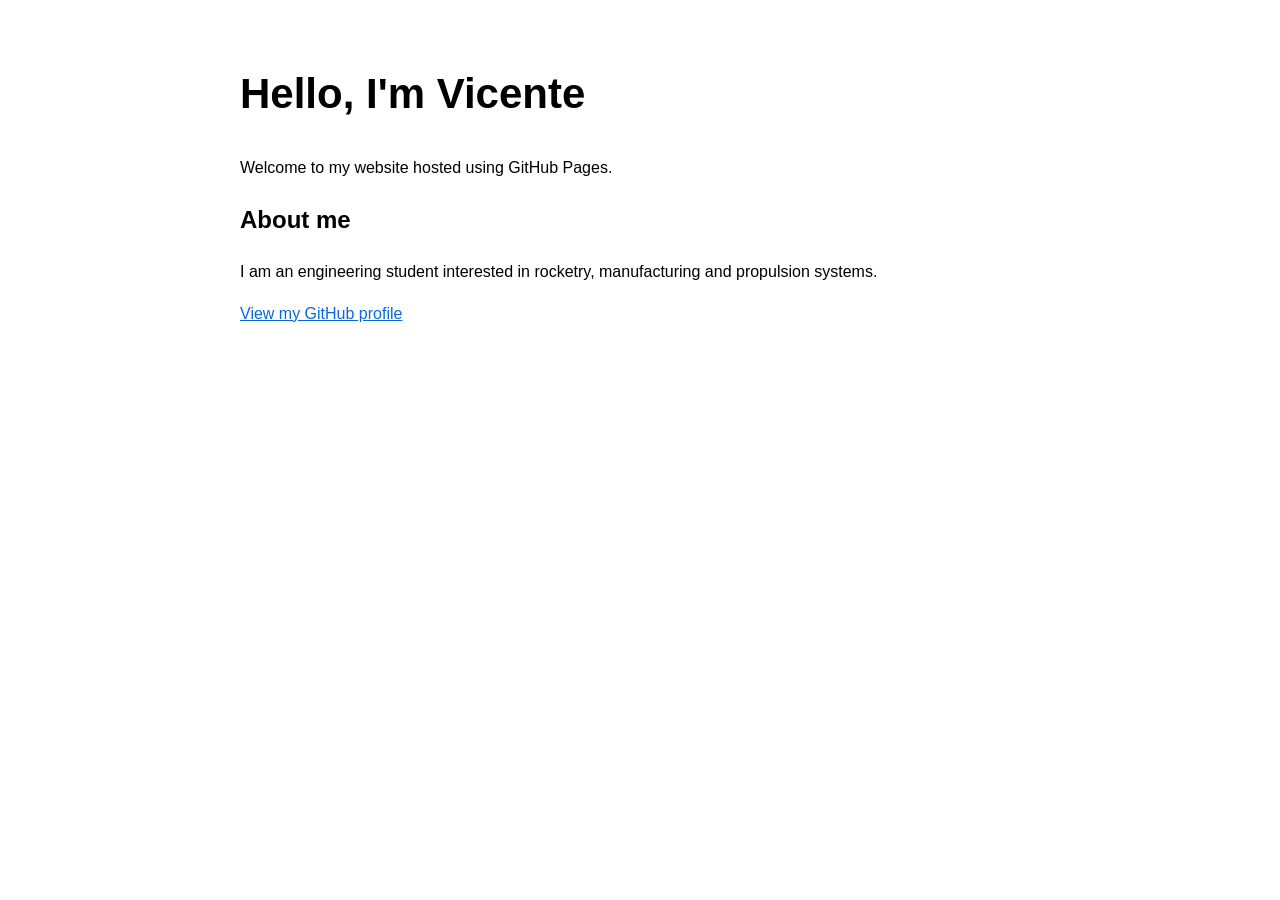
==== index.html @ 4939e577 "Create index.html for Vicente's Website Initial HTML structure for Vicente's personal website." ====
<!DOCTYPE html>
<html lang="en">
<head>
    <meta charset="UTF-8">
    <meta name="viewport" content="width=device-width, initial-scale=1.0">

    <title>Vicente's Website</title>

    <style>
        body {
            max-width: 800px;
            margin: 60px auto;
            padding: 0 20px;
            font-family: Arial, sans-serif;
            line-height: 1.6;
        }

        h1 {
            font-size: 42px;
        }

        a {
            color: #0969da;
        }
    </style>
</head>

<body>
    <h1>Hello, I'm Vicente</h1>

    <p>
        Welcome to my website hosted using GitHub Pages.
    </p>

    <h2>About me</h2>

    <p>
        I am an engineering student interested in rocketry,
        manufacturing and propulsion systems.
    </p>

    <p>
        <a href="https://github.com/Vicente-MM">
            View my GitHub profile
        </a>
    </p>
</body>
</html>
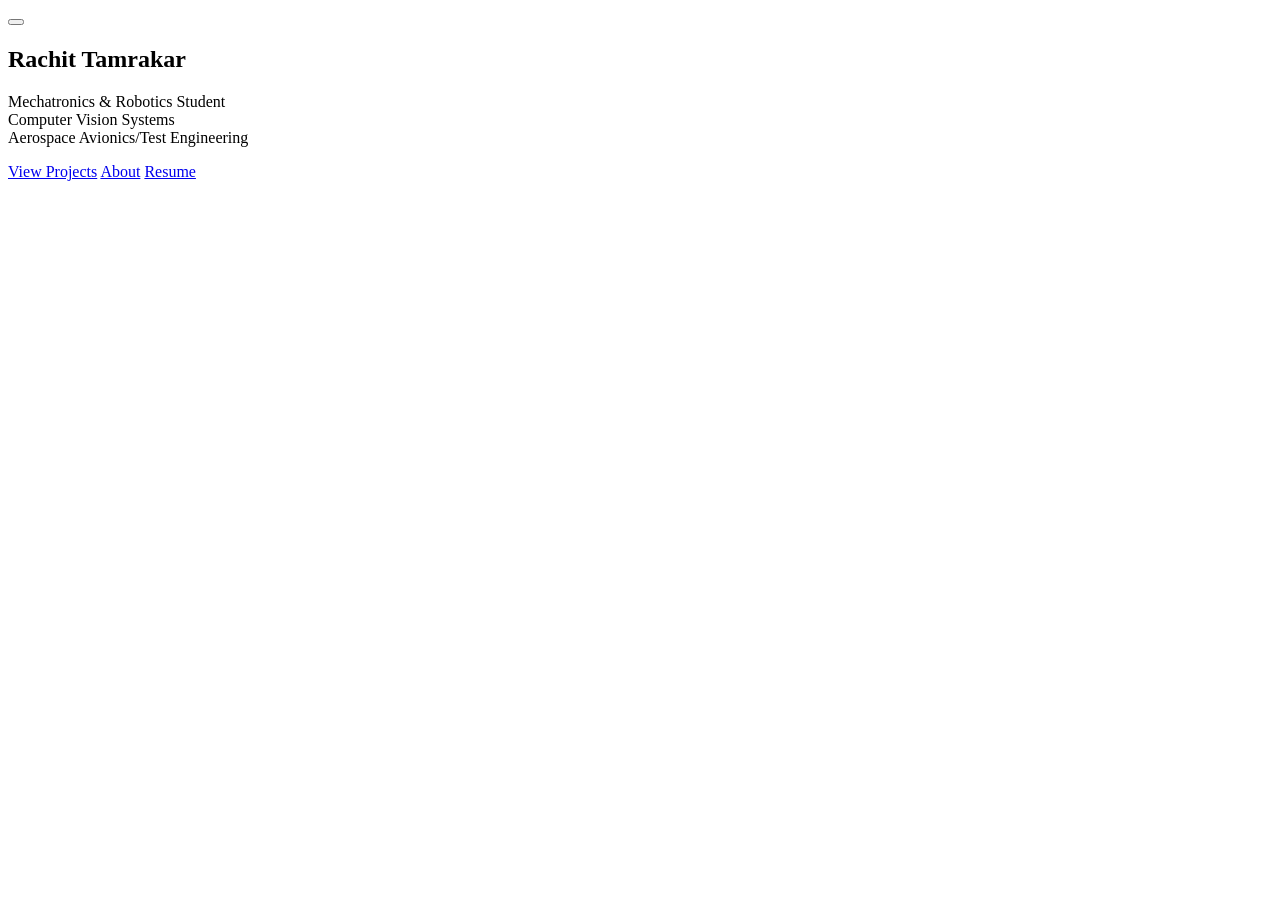
==== commit d6dad06d: "Revise index.html with new title and content Updated the title and added links to favicon, styleshee" ====
--- a/index.html
+++ b/index.html
@@ -3,46 +3,52 @@
 <head>
     <meta charset="UTF-8">
     <meta name="viewport" content="width=device-width, initial-scale=1.0">
+    <title>Vicente Morillo Morales - Mechanical Engineering & Commerce Student</title>
+    <link rel="icon" href="favicon.svg" type="image/svg+xml">
+    <link rel="stylesheet" href="styles.css">
+    <script src="projects-data.js"></script>
+    <script src="render-projects.js"></script>
+    <!-- <script data-goatcounter="https://rachitt.goatcounter.com/count" async src="//gc.zgo.at/count.js"></script> -->
+</head>
+<body class="home">
 
-    <title>Vicente's Website</title>
+    <button class="nav-mobile-toggle" type="button" aria-expanded="false" aria-label="Open navigation">
+        <span class="hamburger"></span>
+    </button>
+    <div class="page-shell">
+        <div data-nav-root></div>
 
-    <style>
-        body {
-            max-width: 800px;
-            margin: 60px auto;
-            padding: 0 20px;
-            font-family: Arial, sans-serif;
-            line-height: 1.6;
-        }
+        <div class="page-content">
+            <main>
+                <!-- Full-Bleed Hero with responsive background image -->
+                <section class="hero-fullbleed">
+                    <div class="hero-overlay"></div>
+                    <!-- Responsive hero image (loads eagerly) -->
+                    <picture aria-hidden="true" class="hero-picture">
+                        <img class="hero-bg" src="images/mk2_hotfire-w800.png" srcset="images/mk2_hotfire-w1600.png 1600w, images/mk2_hotfire-w1024.png 1024w, images/mk2_hotfire-w800.png 800w" sizes="100vw" alt="Solaris Mk II test fire" loading="eager" onerror="this.style.display='none'">
+                    </picture>
+                    <div class="hero-content-center">
+                        <h1>Rachit Tamrakar</h1>
+                        <p class="hero-tagline">Mechatronics &amp; Robotics Student<br>Computer Vision Systems<br>Aerospace Avionics/Test Engineering</p>
+                        <div class="hero-ctas">
+                            <a href="projects.html" class="btn-primary">View Projects</a>
+                            <a href="about.html" class="btn-secondary">About</a>
+                            <a href="resume.html" class="btn-secondary">Resume</a>
+                        </div>
+                    </div>
+                </section>
 
-        h1 {
-            font-size: 42px;
-        }
+                <!-- Featured Projects -->
+                <div id="featured-projects-container">
+                    <!-- Projects rendered by render-projects.js -->
+                </div>
 
-        a {
-            color: #0969da;
-        }
-    </style>
-</head>
+            </main>
 
-<body>
-    <h1>Hello, I'm Vicente</h1>
+            
+        </div>
+    </div>
 
-    <p>
-        Welcome to my website hosted using GitHub Pages.
-    </p>
-
-    <h2>About me</h2>
-
-    <p>
-        I am an engineering student interested in rocketry,
-        manufacturing and propulsion systems.
-    </p>
-
-    <p>
-        <a href="https://github.com/Vicente-MM">
-            View my GitHub profile
-        </a>
-    </p>
+    <script src="site.js"></script>
 </body>
 </html>
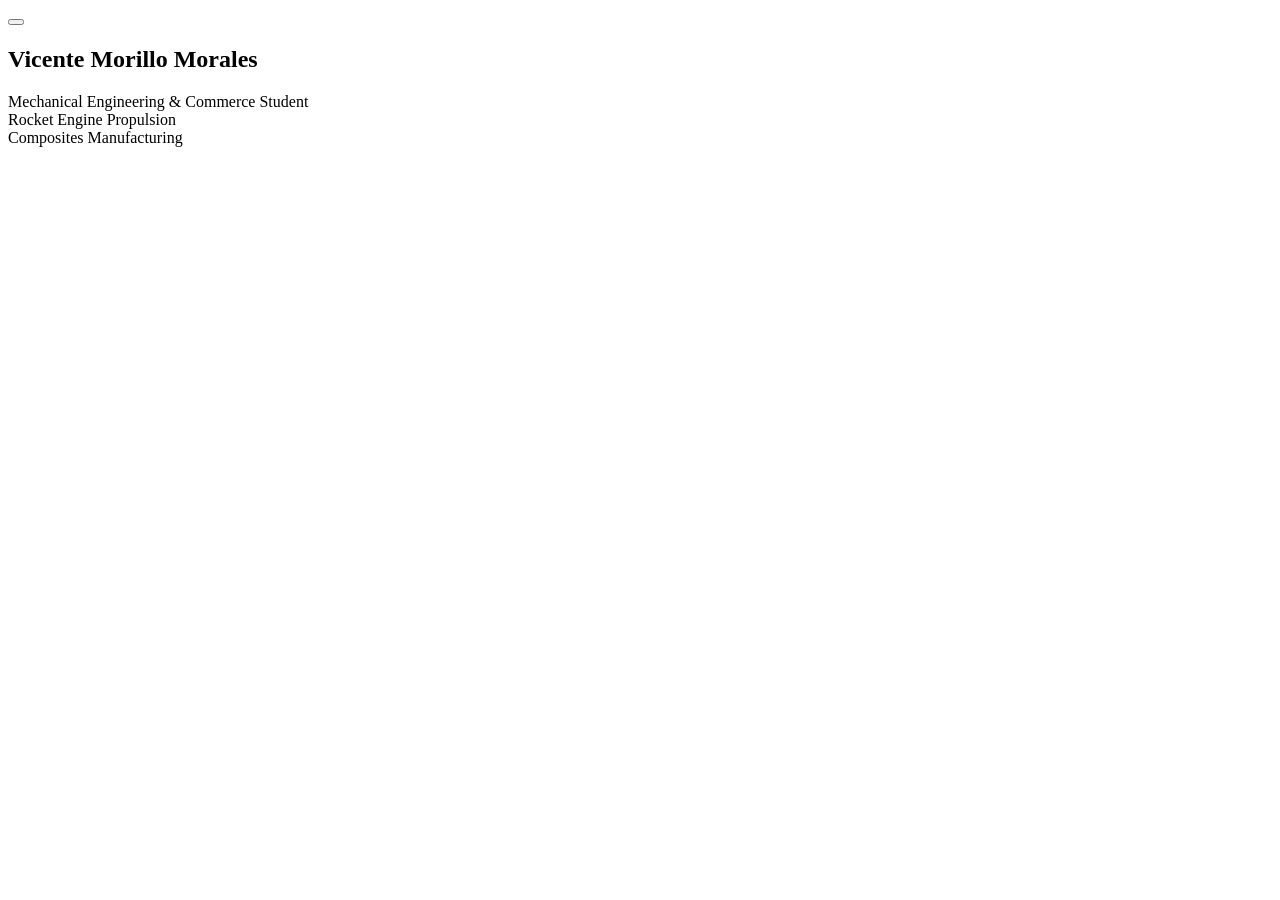
==== commit cc748ff9: "Updated index.html to comment out the links to projects, about, and resume pages, as well as the sty" ====
--- a/index.html
+++ b/index.html
@@ -5,9 +5,9 @@
     <meta name="viewport" content="width=device-width, initial-scale=1.0">
     <title>Vicente Morillo Morales - Mechanical Engineering & Commerce Student</title>
     <link rel="icon" href="favicon.svg" type="image/svg+xml">
-    <link rel="stylesheet" href="styles.css">
-    <script src="projects-data.js"></script>
-    <script src="render-projects.js"></script>
+    <!-- <link rel="stylesheet" href="styles.css"> -->
+    <!-- <script src="projects-data.js"></script> -->
+    <!-- <script src="render-projects.js"></script> -->
     <!-- <script data-goatcounter="https://rachitt.goatcounter.com/count" async src="//gc.zgo.at/count.js"></script> -->
 </head>
 <body class="home">
@@ -25,15 +25,15 @@
                     <div class="hero-overlay"></div>
                     <!-- Responsive hero image (loads eagerly) -->
                     <picture aria-hidden="true" class="hero-picture">
-                        <img class="hero-bg" src="images/mk2_hotfire-w800.png" srcset="images/mk2_hotfire-w1600.png 1600w, images/mk2_hotfire-w1024.png 1024w, images/mk2_hotfire-w800.png 800w" sizes="100vw" alt="Solaris Mk II test fire" loading="eager" onerror="this.style.display='none'">
+                        <img class="hero-bg" src="images/Meridian Launch Edit 1-w800.jpg" srcset="images/Meridian Launch Edit 1-w1600.jpg 1600w, images/Meridian Launch Edit 1-w1024.jpg 1024w, images/Meridian Launch Edit 1-w800.jpg 800w" sizes="100vw" alt="Solaris Mk II test fire" loading="eager" onerror="this.style.display='none'">
                     </picture>
                     <div class="hero-content-center">
-                        <h1>Rachit Tamrakar</h1>
-                        <p class="hero-tagline">Mechatronics &amp; Robotics Student<br>Computer Vision Systems<br>Aerospace Avionics/Test Engineering</p>
+                        <h1>Vicente Morillo Morales</h1>
+                        <p class="hero-tagline">Mechanical Engineering &amp; Commerce Student<br>Rocket Engine Propulsion<br>Composites Manufacturing</p>
                         <div class="hero-ctas">
-                            <a href="projects.html" class="btn-primary">View Projects</a>
-                            <a href="about.html" class="btn-secondary">About</a>
-                            <a href="resume.html" class="btn-secondary">Resume</a>
+                           <!-- <a href="projects.html" class="btn-primary">View Projects</a> -->
+                            <!-- <a href="about.html" class="btn-secondary">About</a> -->
+                            <!-- <a href="resume.html" class="btn-secondary">Resume</a> -->
                         </div>
                     </div>
                 </section>
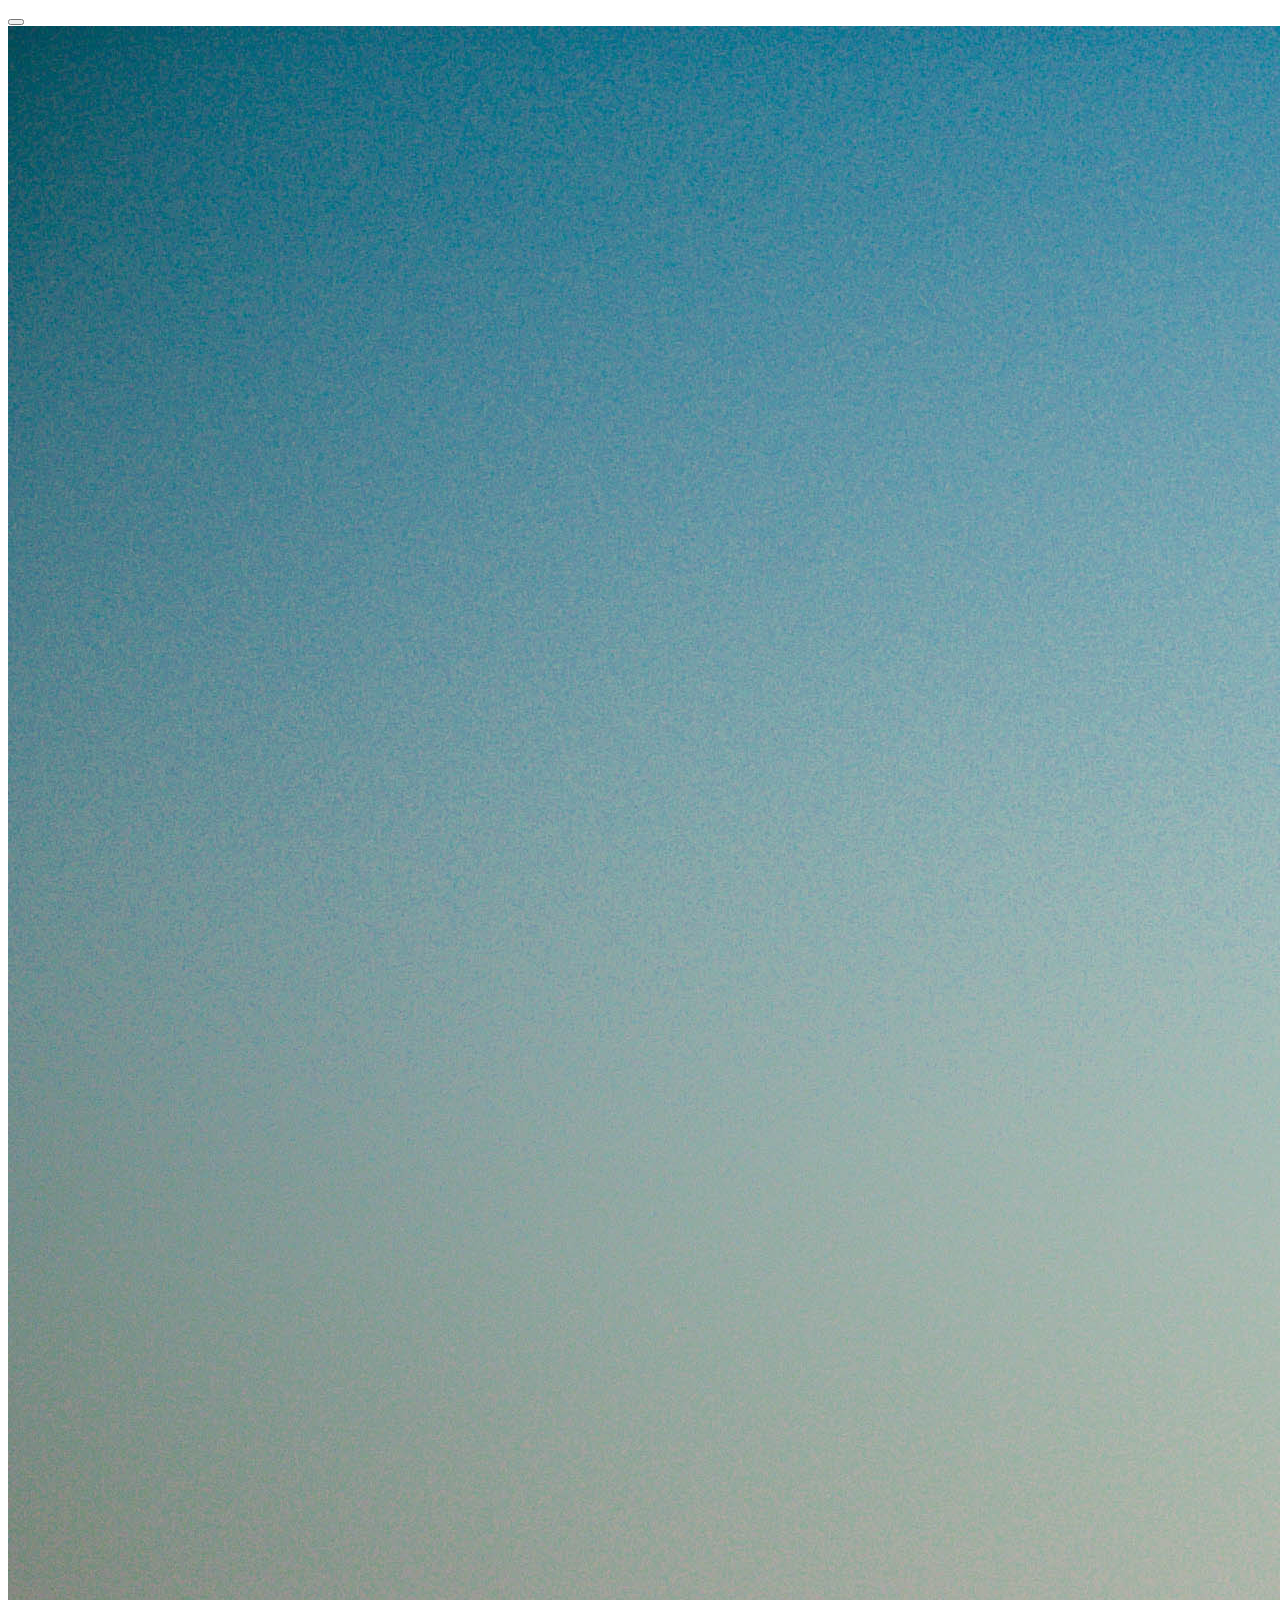
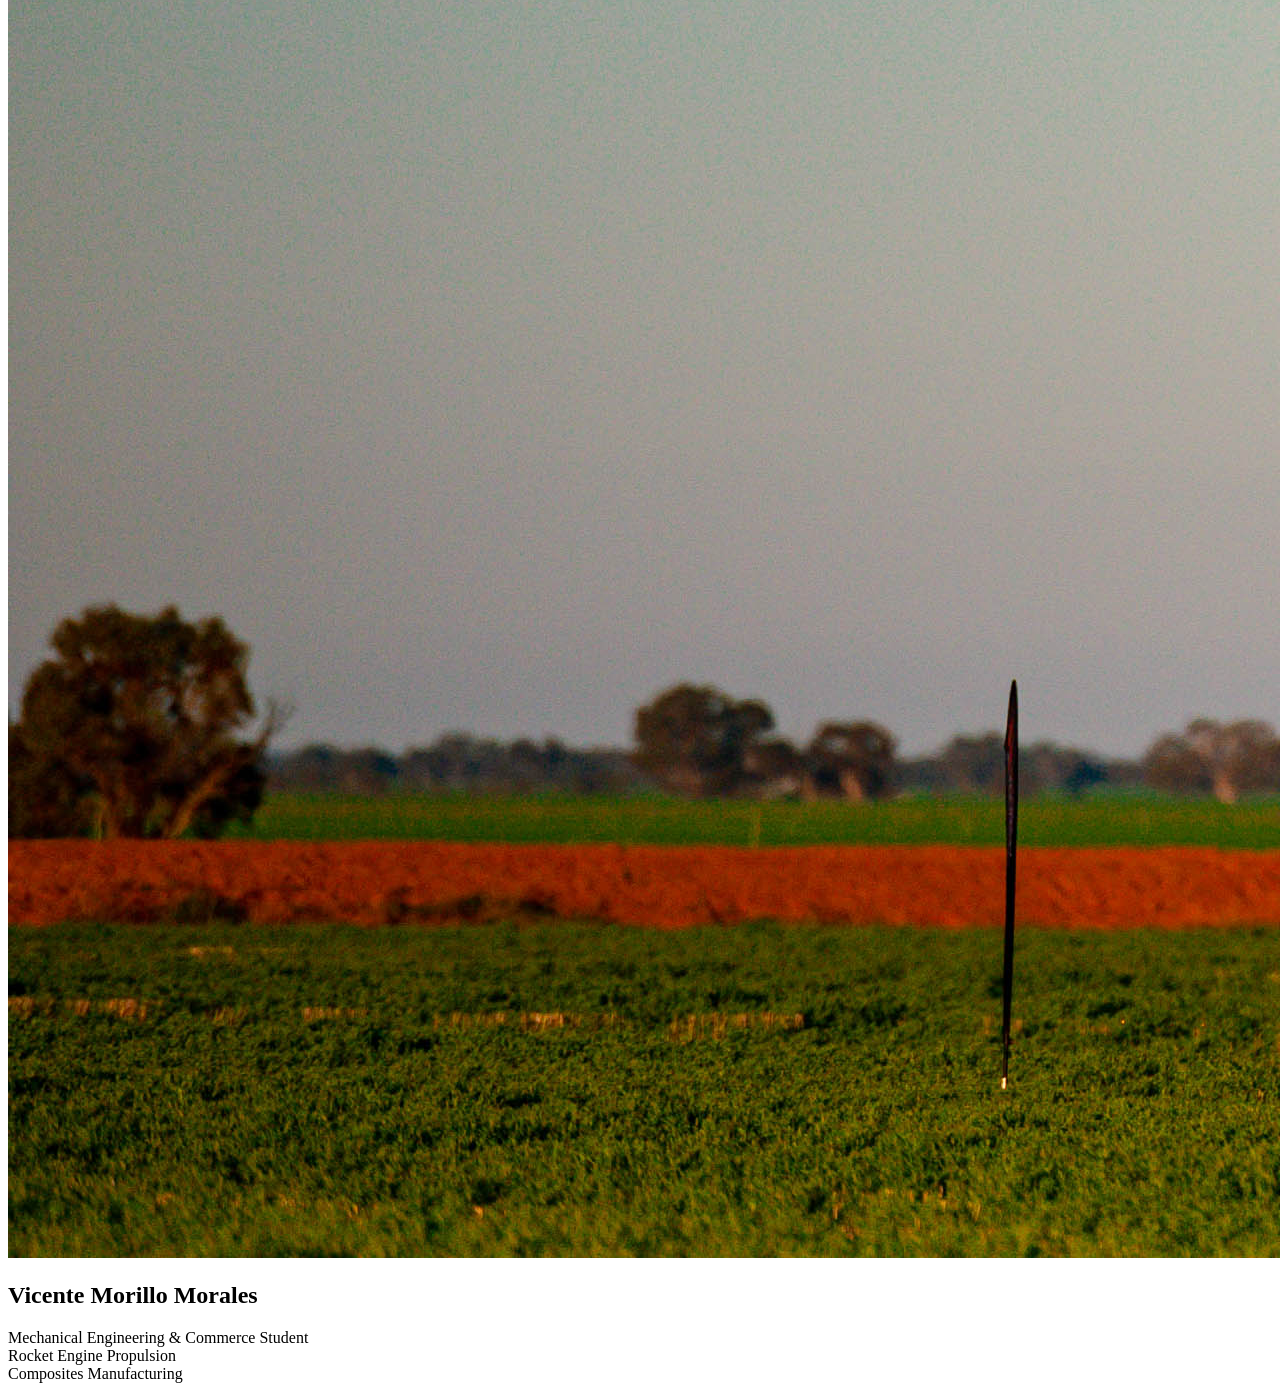
==== commit e9f020b1: "added style sheet and commented out links to other pages in index.html" ====
--- a/index.html
+++ b/index.html
@@ -5,7 +5,7 @@
     <meta name="viewport" content="width=device-width, initial-scale=1.0">
     <title>Vicente Morillo Morales - Mechanical Engineering & Commerce Student</title>
     <link rel="icon" href="favicon.svg" type="image/svg+xml">
-    <!-- <link rel="stylesheet" href="styles.css"> -->
+    <link rel="stylesheet" href="styles.css">
     <!-- <script src="projects-data.js"></script> -->
     <!-- <script src="render-projects.js"></script> -->
     <!-- <script data-goatcounter="https://rachitt.goatcounter.com/count" async src="//gc.zgo.at/count.js"></script> -->
@@ -25,7 +25,7 @@
                     <div class="hero-overlay"></div>
                     <!-- Responsive hero image (loads eagerly) -->
                     <picture aria-hidden="true" class="hero-picture">
-                        <img class="hero-bg" src="images/Meridian Launch Edit 1-w800.jpg" srcset="images/Meridian Launch Edit 1-w1600.jpg 1600w, images/Meridian Launch Edit 1-w1024.jpg 1024w, images/Meridian Launch Edit 1-w800.jpg 800w" sizes="100vw" alt="Solaris Mk II test fire" loading="eager" onerror="this.style.display='none'">
+                        <img class="hero-bg" src="images/Meridian Launch Edit 1.jpg" alt="Solaris Mk II test fire" loading="eager">
                     </picture>
                     <div class="hero-content-center">
                         <h1>Vicente Morillo Morales</h1>
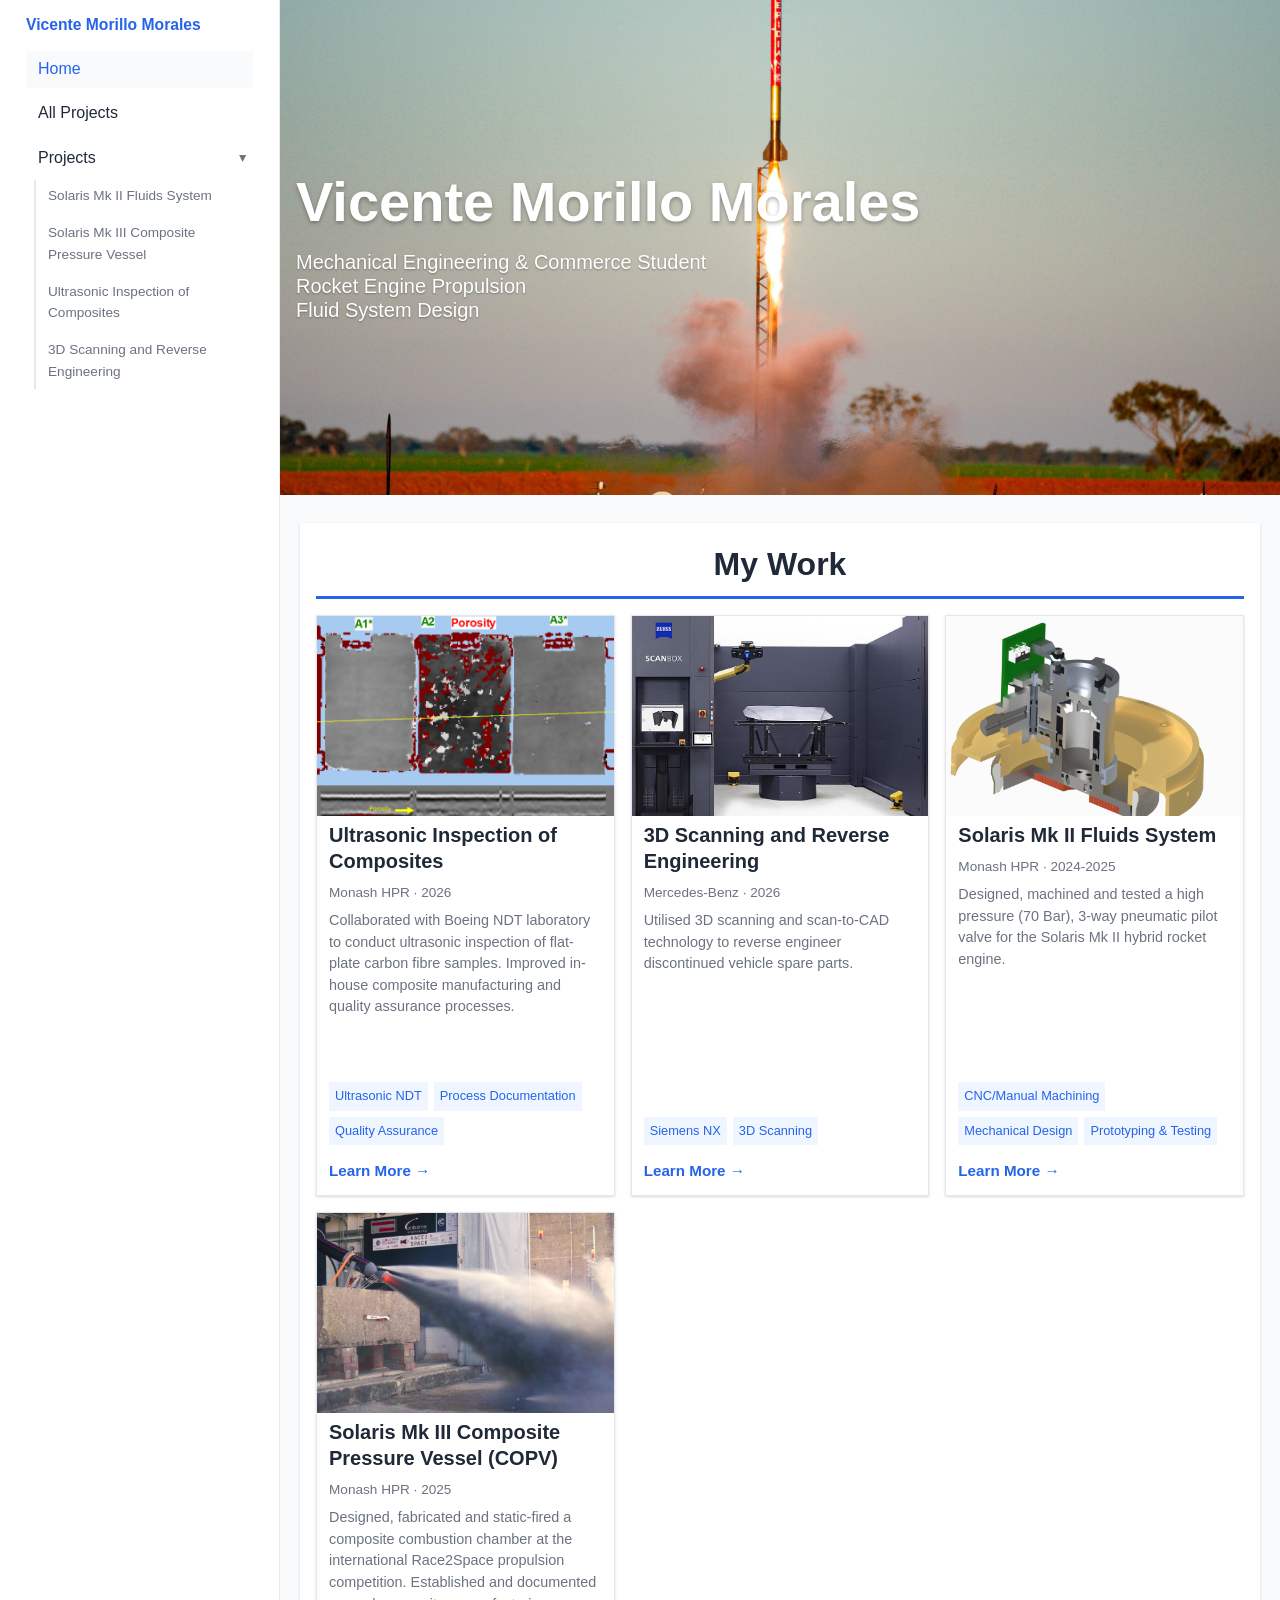
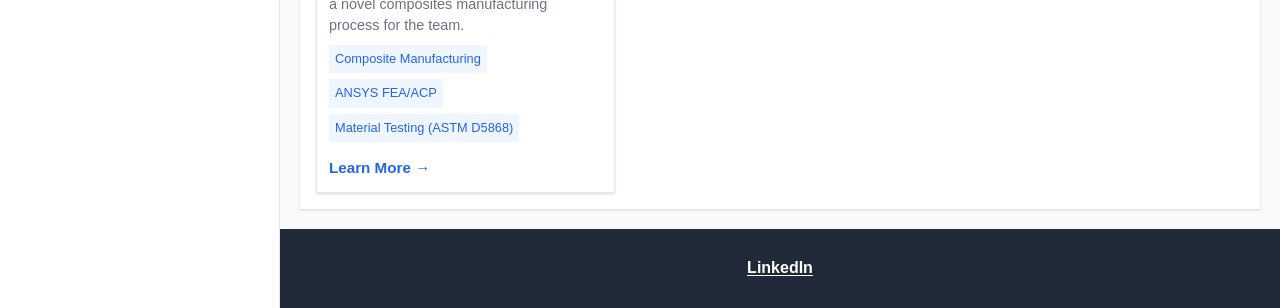
==== commit 6358ab27: "test commit" ====
--- a/index.html
+++ b/index.html
@@ -3,11 +3,10 @@
 <head>
     <meta charset="UTF-8">
     <meta name="viewport" content="width=device-width, initial-scale=1.0">
-    <title>Vicente Morillo Morales - Mechanical Engineering & Commerce Student</title>
-    <link rel="icon" href="favicon.svg" type="image/svg+xml">
+    <title>Vicente Morillo Morales - Mechanical Engineering Student</title>
     <link rel="stylesheet" href="styles.css">
-    <!-- <script src="projects-data.js"></script> -->
-    <!-- <script src="render-projects.js"></script> -->
+    <script src="project-data.js"></script>
+    <script src="render-projects.js"></script>
     <!-- <script data-goatcounter="https://rachitt.goatcounter.com/count" async src="//gc.zgo.at/count.js"></script> -->
 </head>
 <body class="home">
@@ -25,16 +24,11 @@
                     <div class="hero-overlay"></div>
                     <!-- Responsive hero image (loads eagerly) -->
                     <picture aria-hidden="true" class="hero-picture">
-                        <img class="hero-bg" src="images/Meridian Launch Edit 1.jpg" alt="Solaris Mk II test fire" loading="eager">
+                        <img class="hero-bg" src="images/Meridian%20Launch%20Edit%201.jpg" srcset="images/Meridian%20Launch%20Edit%201.jpg" sizes="100vw" alt="Launch of Project Meridian" loading="eager" onerror="this.style.display='none'">
                     </picture>
                     <div class="hero-content-center">
                         <h1>Vicente Morillo Morales</h1>
-                        <p class="hero-tagline">Mechanical Engineering &amp; Commerce Student<br>Rocket Engine Propulsion<br>Composites Manufacturing</p>
-                        <div class="hero-ctas">
-                           <!-- <a href="projects.html" class="btn-primary">View Projects</a> -->
-                            <!-- <a href="about.html" class="btn-secondary">About</a> -->
-                            <!-- <a href="resume.html" class="btn-secondary">Resume</a> -->
-                        </div>
+                        <p class="hero-tagline">Mechanical Engineering &amp; Commerce Student<br>Rocket Engine Propulsion<br>Fluid System Design</p>
                     </div>
                 </section>
 
@@ -45,7 +39,6 @@
 
             </main>
 
-            
         </div>
     </div>
 
--- a/styles.css
+++ b/styles.css
@@ -0,0 +1,2703 @@
+/* Global Styles */
+* {
+    margin: 0;
+    padding: 0;
+    box-sizing: border-box;
+}
+
+:root {
+    --primary-color: #2563eb;
+    --secondary-color: #1e40af;
+    --accent-color: #3b82f6;
+    --text-primary: #1f2937;
+    --text-secondary: #6b7280;
+    --bg-primary: #ffffff;
+    --bg-secondary: #f9fafb;
+    --border-color: #e5e7eb;
+    --card-shadow: 0 1px 3px 0 rgba(0, 0, 0, 0.1), 0 1px 2px 0 rgba(0, 0, 0, 0.06);
+    --card-shadow-hover: 0 10px 15px -3px rgba(0, 0, 0, 0.1), 0 4px 6px -2px rgba(0, 0, 0, 0.05);
+    
+    /* Spacing System */
+    --spacing-xs: 0.25rem;   /* 4px - tiny elements like small tags */
+    --spacing-sm: 0.375rem;  /* 6px - compact spacing */
+    --spacing-md: 0.5rem;    /* 8px - standard small spacing */
+    --spacing-base: 0.75rem; /* 12px - base unit */
+    --spacing-lg: 1rem;      /* 16px - comfortable spacing */
+    --spacing-xl: 1.25rem;   /* 20px - generous spacing */
+    --spacing-2xl: 1.75rem;  /* 28px - large sections */
+    --spacing-3xl: 2.5rem;   /* 40px - extra large sections */
+    --spacing-4xl: 3.5rem;   /* 56px - hero sections */
+    
+    /* Max-Width System */
+    --width-text: 800px;     /* Reading-optimized text content */
+    --width-content: 1200px; /* Standard content container */
+    --width-wide: 1400px;    /* Wide layouts for portfolios/galleries */
+}
+
+html {
+    overflow-y: auto;
+    scrollbar-width: thin;
+    scrollbar-color: var(--border-color) transparent;
+}
+
+html::-webkit-scrollbar {
+    width: 12px;
+}
+
+html::-webkit-scrollbar-track {
+    background: var(--bg-primary);
+}
+
+html::-webkit-scrollbar-thumb {
+    background-color: var(--border-color);
+    border-radius: 999px;
+    border: 4px solid var(--bg-primary);
+    box-shadow: inset 0 0 0 1px rgba(0, 0, 0, 0.04);
+}
+
+html:hover::-webkit-scrollbar-thumb {
+    background-color: var(--primary-color);
+    border-color: var(--bg-primary);
+}
+
+body {
+    font-family: -apple-system, BlinkMacSystemFont, 'Segoe UI', Roboto, 'Helvetica Neue', Arial, sans-serif;
+    line-height: 1.6;
+    color: var(--text-primary);
+    background-color: var(--bg-secondary);
+    overflow-x: hidden;
+    overflow-y: auto;
+    scrollbar-width: thin;
+    -ms-overflow-style: none;
+}
+
+body::-webkit-scrollbar {
+    width: 12px;
+}
+
+body::-webkit-scrollbar-track {
+    background: var(--bg-primary);
+}
+
+body::-webkit-scrollbar-thumb {
+    background-color: var(--border-color);
+    border-radius: 999px;
+    border: 4px solid var(--bg-primary);
+    box-shadow: inset 0 0 0 1px rgba(0, 0, 0, 0.04);
+}
+
+body:hover::-webkit-scrollbar-thumb {
+    background-color: var(--primary-color);
+    border-color: var(--bg-primary);
+}
+
+/* Buttons */
+.btn-primary, .btn-secondary {
+    padding: var(--spacing-md) var(--spacing-xl);
+    font-size: 1rem;
+    font-weight: 600;
+    text-decoration: none;
+    border-radius: 0;
+    transition: all 0.3s ease;
+    display: inline-block;
+}
+
+.btn-primary {
+    background-color: white;
+    color: var(--primary-color);
+}
+
+.btn-primary:hover {
+    transform: translateY(-2px);
+    box-shadow: 0 10px 20px rgba(0, 0, 0, 0.2);
+}
+
+.btn-secondary {
+    background-color: transparent;
+    color: white;
+    border: 2px solid white;
+}
+
+.btn-secondary:hover {
+    background-color: white;
+    color: var(--primary-color);
+    transform: translateY(-2px);
+}
+
+.logo {
+    font-size: 1.5rem;
+    font-weight: 700;
+    color: var(--primary-color);
+    text-decoration: none;
+    transition: color 0.3s ease;
+}
+
+.logo:hover {
+    color: var(--secondary-color);
+}
+
+/* Layout shell with left navigation */
+.page-shell {
+    display: grid;
+    grid-template-columns: 280px minmax(0, 1fr);
+    column-gap: 0;
+    min-height: 100vh;
+    padding: 0;
+    width: 100%;
+}
+
+.side-nav {
+    background: var(--bg-primary);
+    border-right: 1px solid var(--border-color);
+    padding: var(--spacing-lg);
+    position: sticky;
+    top: 0;
+    min-height: 100vh; /* allow nav column to grow with page length */
+    overflow-y: auto;
+    scrollbar-gutter: stable both-edges;
+    display: flex;
+    flex-direction: column;
+    gap: var(--spacing-base);
+    scrollbar-width: thin;
+    scrollbar-color: var(--border-color) transparent;
+}
+
+.side-nav::-webkit-scrollbar {
+    width: 12px;
+}
+
+.side-nav::-webkit-scrollbar-track {
+    background: var(--bg-primary);
+}
+
+.side-nav::-webkit-scrollbar-thumb {
+    background-color: var(--border-color);
+    border-radius: 999px;
+    border: 4px solid var(--bg-primary);
+    box-shadow: inset 0 0 0 1px rgba(0, 0, 0, 0.04);
+}
+
+.side-nav:hover::-webkit-scrollbar-thumb {
+    background-color: var(--primary-color);
+    border-color: var(--bg-primary);
+}
+
+.side-nav-brand .logo {
+    display: block;
+    margin-bottom: var(--spacing-xs);
+    font-size: 0.98rem; /* smaller */
+    line-height: 1.2;
+}
+
+.side-nav-links {
+    display: flex;
+    flex-direction: column;
+    gap: 0.4rem;
+}
+
+.nav-group-head {
+    display: flex;
+    align-items: center;
+    gap: var(--spacing-sm);
+}
+
+.nav-group-link {
+    flex: 1;
+    text-decoration: none;
+    color: var(--text-primary);
+    padding: 0.35rem 0.75rem;
+    border-radius: 0;
+    transition: background-color 0.2s ease, color 0.2s ease;
+    font-weight: 500;
+}
+
+.nav-group-link:hover {
+    background: var(--bg-secondary);
+    color: var(--primary-color);
+}
+
+.nav-group-link.active {
+    background: var(--bg-secondary);
+    color: var(--primary-color);
+}
+
+.nav-group-toggle {
+    border: none;
+    background: transparent;
+    border-radius: 0;
+    padding: 0.35rem 0.4rem;
+    display: grid;
+    place-items: center;
+    cursor: pointer;
+    transition: color 0.15s ease;
+}
+
+.nav-group-toggle:hover {
+    background: transparent;
+    border-color: transparent;
+    color: var(--primary-color);
+}
+
+.nav-link,
+.nav-sublink,
+.nav-group-link {
+    display: flex;
+    align-items: center;
+    justify-content: space-between;
+    text-decoration: none;
+    color: var(--text-primary);
+    padding: 0.35rem 0.75rem;
+    border-radius: 0;
+    transition: background-color 0.2s ease, color 0.2s ease;
+    border: none;
+    background: transparent;
+    font: inherit;
+    cursor: pointer;
+    text-align: left;
+}
+
+.nav-link:hover,
+.nav-sublink:hover {
+    background: var(--bg-secondary);
+}
+
+.nav-link.active,
+.nav-sublink.active {
+    background: var(--bg-secondary);
+    color: var(--primary-color);
+    font-weight: 500;
+}
+
+.nav-group {
+    display: flex;
+    flex-direction: column;
+    gap: 0.2rem;
+    padding: 0.15rem 0;
+}
+
+.nav-group-toggle .chevron {
+    transition: transform 0.2s ease;
+    font-size: 0.85rem;
+    color: var(--text-secondary);
+}
+
+.nav-group.open .chevron {
+    transform: rotate(90deg);
+}
+
+.nav-submenu {
+    display: none;
+    flex-direction: column;
+    gap: 0.25rem;
+    border-left: 2px solid var(--border-color);
+    margin-left: 0.5rem;
+}
+
+.nav-group.open .nav-submenu {
+    display: flex;
+}
+
+.nav-sublink {
+    color: var(--text-secondary);
+    font-size: 0.85rem;
+}
+
+.nav-sublink:hover {
+    color: var(--text-primary);
+}
+
+.nav-group.active-group .nav-group-link {
+    color: var(--primary-color);
+}
+
+.nav-link.nav-cta {
+    color: var(--text-primary);
+    font-weight: 400;
+}
+
+.nav-overlay {
+    display: none;
+}
+
+.nav-mobile-toggle {
+    display: none;
+    position: fixed;
+    top: var(--spacing-base);
+    left: var(--spacing-base);
+    width: 44px;
+    height: 44px;
+    border-radius: 12px;
+    border: 1px solid var(--border-color);
+    background: var(--bg-primary);
+    box-shadow: var(--card-shadow);
+    z-index: 1300;
+    align-items: center;
+    justify-content: center;
+    padding: 0;
+}
+
+.mobile-top-bar {
+    display: none;
+    position: sticky;
+    top: 0;
+    z-index: 1250;
+    height: 56px;
+    padding: 0 var(--spacing-base);
+    align-items: center;
+    gap: var(--spacing-base);
+    background: var(--bg-primary);
+    border-bottom: 1px solid var(--border-color);
+}
+
+.mobile-top-bar .logo {
+    margin-left: auto;
+    font-size: 1rem;
+}
+
+
+.nav-mobile-toggle .hamburger,
+.nav-mobile-toggle .hamburger::before,
+.nav-mobile-toggle .hamburger::after {
+    display: block;
+    width: 20px;
+    height: 2px;
+    background: var(--text-primary);
+    position: relative;
+    transition: transform 0.2s ease, opacity 0.2s ease;
+    content: '';
+}
+
+.nav-mobile-toggle .hamburger::before {
+    position: absolute;
+    top: -6px;
+    left: 0;
+}
+
+.nav-mobile-toggle .hamburger::after {
+    position: absolute;
+    bottom: -6px;
+    left: 0;
+}
+
+.nav-open .nav-mobile-toggle .hamburger {
+    transform: rotate(45deg);
+}
+
+.nav-open .nav-mobile-toggle .hamburger::before {
+    transform: rotate(-90deg) translate(-6px, 0);
+}
+
+.nav-open .nav-mobile-toggle .hamburger::after {
+    opacity: 0;
+}
+
+.nav-open {
+    overflow: hidden;
+}
+
+.page-content {
+    display: flex;
+    flex-direction: column;
+    min-height: 100vh;
+    scrollbar-width: none;
+    -ms-overflow-style: none;
+    padding: 0 var(--spacing-xl);
+}
+
+.page-content::-webkit-scrollbar {
+    display: none;
+}
+
+.page-content footer {
+    margin-top: auto;
+    margin-left: calc(-1 * var(--spacing-2xl));
+    width: calc(100% + 2 * var(--spacing-2xl));
+    box-sizing: border-box;
+}
+
+@media (max-width: 1024px) {
+    .page-shell {
+        grid-template-columns: 1fr;
+        padding: 0;
+        row-gap: var(--spacing-lg);
+    }
+
+    .mobile-top-bar {
+        display: flex;
+    }
+
+    .side-nav {
+        position: fixed;
+        inset: 0;
+        width: 280px;
+        max-width: 80vw;
+        padding: var(--spacing-xl);
+        transform: translateX(-100%);
+        transition: transform 0.25s ease;
+        z-index: 1200;
+        background: var(--bg-primary);
+        box-shadow: var(--card-shadow);
+        border-right: 1px solid var(--border-color);
+    }
+
+    .nav-open .side-nav {
+        transform: translateX(0);
+    }
+
+    .nav-overlay {
+        display: block;
+        position: fixed;
+        inset: 0;
+        background: rgba(0, 0, 0, 0.35);
+        opacity: 0;
+        pointer-events: none;
+        transition: opacity 0.2s ease;
+        z-index: 1100;
+    }
+
+    .nav-open .nav-overlay {
+        opacity: 1;
+        pointer-events: auto;
+    }
+
+    .page-content {
+        padding: 0 var(--spacing-lg);
+    }
+
+    main.case-study {
+        padding: 0 0 var(--spacing-lg);
+    }
+
+    /* Ensure footer remains full-bleed on narrower layouts */
+    .page-content footer {
+        margin-left: calc(-1 * var(--spacing-lg));
+        width: calc(100% + 2 * var(--spacing-lg));
+    }
+
+    .nav-mobile-toggle {
+        display: inline-flex;
+    }
+
+    .mobile-top-bar .nav-mobile-toggle {
+        position: static;
+        top: auto;
+        left: auto;
+        box-shadow: none;
+    }
+
+    body.home .hero-fullbleed {
+        margin: 0 calc(-1 * var(--spacing-lg)) var(--spacing-2xl);
+        width: calc(100% + 2 * var(--spacing-lg));
+    }
+
+    .nav-open .nav-mobile-toggle {
+        left: auto;
+        right: auto;
+    }
+
+    body.home.nav-open .nav-mobile-toggle {
+        left: auto;
+        right: var(--spacing-base);
+    }
+}
+
+@media (max-width: 640px) {
+    .page-shell {
+        padding: 0;
+    }
+
+    .side-nav {
+        padding: var(--spacing-lg);
+    }
+
+    .nav-link,
+    .nav-sublink {
+        padding: 0.5rem 0.75rem;
+    }
+
+    .page-content {
+        padding: 0 var(--spacing-base);
+    }
+
+    main.case-study {
+        padding: 0 0 var(--spacing-base);
+    }
+
+    /* Footer full-bleed for small screens */
+    .page-content footer {
+        margin-left: calc(-1 * var(--spacing-base));
+        width: calc(100% + 2 * var(--spacing-base));
+    }
+
+    body.home .hero-fullbleed {
+        margin: 0 calc(-1 * var(--spacing-base)) var(--spacing-2xl);
+        width: calc(100% + 2 * var(--spacing-base));
+    }
+}
+
+/* Container */
+.container {
+    max-width: var(--width-content);
+    margin: 0 auto;
+    padding: var(--spacing-base);
+}
+
+/* Sections */
+section {
+    background-color: var(--bg-primary);
+    padding: var(--spacing-lg);
+    margin-bottom: var(--spacing-lg);
+    border-radius: 0.5rem;
+    box-shadow: var(--card-shadow);
+}
+
+section h2 {
+    font-size: 2rem;
+    font-weight: 700;
+    color: var(--text-primary);
+    margin-bottom: var(--spacing-lg);
+    padding-bottom: var(--spacing-sm);
+    border-bottom: 3px solid var(--primary-color);
+}
+
+section h3 {
+    font-size: 1.25rem;
+    font-weight: 600;
+    color: var(--text-primary);
+    margin-top: 1.5rem;
+    margin-bottom: 0.75rem;
+}
+
+/* Footer */
+footer {
+    background-color: var(--text-primary);
+    color: white;
+    text-align: center;
+    padding: var(--spacing-lg);
+    margin-top: var(--spacing-xl);
+}
+
+/* Improve contrast and readability for footer text and links */
+footer p {
+    margin: 0;
+    font-size: 1rem;
+    line-height: 1.4;
+    color: white;
+}
+
+footer a {
+    color: white;
+    text-decoration: underline;
+    text-decoration-thickness: 1px;
+    text-underline-offset: 2px;
+    font-weight: 600;
+}
+
+footer a:hover,
+footer a:focus {
+    color: var(--secondary-color);
+    text-decoration-color: rgba(255,255,255,0.85);
+    outline: none;
+}
+
+/* Ensure long email wraps nicely on small screens */
+footer p a {
+    word-break: break-all;
+}
+
+/* Responsive Design */
+@media (max-width: 768px) {
+    .logo {
+        font-size: 1.25rem;
+    }
+
+    section {
+        padding: var(--spacing-base);
+    }
+    section h2 {
+        font-size: 1.5rem;
+    }
+
+    .skills-grid {
+        grid-template-columns: 1fr;
+    }
+
+    .container {
+        padding: var(--spacing-base);
+    }
+}
+
+/* ============================================================================
+   NEW HOMEPAGE STYLES
+   ============================================================================ */
+
+/* Featured Projects Section */
+.featured-projects-section {
+    max-width: var(--width-wide);
+    margin: 0 auto var(--spacing-xl) auto;
+    padding: var(--spacing-lg) var(--spacing-lg);
+    background-color: var(--bg-primary);
+    border-radius: 0;
+    box-shadow: var(--card-shadow);
+}
+
+.featured-projects-section h2 {
+    font-size: 2rem;
+    color: var(--text-primary);
+    margin-bottom: var(--spacing-lg);
+    padding-bottom: var(--spacing-sm);
+    border-bottom: 3px solid var(--primary-color);
+    display: block;
+    text-align: center;
+}
+
+/* Featured project card styles removed - renderer emits compact cards by default */
+
+/* ============================================================================
+   NEW SECTIONED PROJECTS PAGE
+   ============================================================================ */
+
+/* Clean page header */
+.page-header-clean {
+    text-align: center;
+    padding: var(--spacing-xl) var(--spacing-lg) var(--spacing-base);
+    max-width: var(--width-wide);
+    margin: 0 auto var(--spacing-base) auto;
+    background-color: var(--bg-primary);
+    border-radius: 0;
+    box-shadow: var(--card-shadow);
+}
+
+/* Make the top section on any page have square corners. */
+main > section:first-child:not(.hero-fullbleed) {
+    border-radius: 0;
+}
+.page-subtitle-clean {
+    font-size: 1.125rem;
+    color: var(--text-secondary);
+    margin-top: 0.75rem;
+}
+
+/* Projects sections */
+.projects-section {
+    max-width: var(--width-wide);
+    margin: 0 auto var(--spacing-base) auto;
+    padding: var(--spacing-lg);
+    background-color: var(--bg-primary);
+    border-radius: 0;
+    box-shadow: var(--card-shadow);
+    /* allow child visuals (shadows/animations) to extend outside the section */
+    overflow: visible;
+    z-index: 0;
+}
+
+.projects-section.alt-bg {
+    background-color: var(--bg-secondary);
+}
+
+.projects-section.alt-bg .section-title,
+.projects-section.alt-bg .projects-card-grid {
+    max-width: var(--width-wide);
+    margin-left: auto;
+    margin-right: auto;
+}
+
+.empty-state {
+    text-align: center;
+    color: var(--text-secondary);
+    padding: var(--spacing-lg);
+}
+
+.section-title {
+    font-size: 2rem;
+    color: var(--text-primary);
+    margin-bottom: var(--spacing-lg);
+    padding-bottom: var(--spacing-sm);
+    border-bottom: 3px solid var(--primary-color);
+    display: block;
+    text-align: center;
+}
+
+/* Carousel Container */
+.carousel-container {
+    position: relative;
+    display: flex;
+    align-items: center;
+    gap: var(--spacing-base);
+    /* give breathing room above/below so card shadows/animations aren't clipped */
+    margin: var(--spacing-md) auto;
+    padding-block: var(--spacing-lg);
+    max-width: 100%;
+    /* ensure shadows and transforms can render vertically outside the carousel bounds,
+       but hide any horizontal overflow so off-screen tiles aren't visible */
+    overflow-x: hidden;
+    overflow-y: visible;
+    z-index: 0;
+}
+
+.carousel {
+    /* keep horizontal overflow hidden for sliding effect but allow vertical
+       overflow so shadows and animated transforms aren't clipped */
+    overflow-x: hidden;
+    overflow-y: visible;
+    width: 100%;
+}
+
+/* High-specificity override: ensure carousel containers never clip vertically.
+   Use !important to override any earlier media-query or page-specific rules
+   that accidentally set vertical overflow to `auto` or `hidden`. */
+.carousel-container, .carousel, #carousel-projects-container {
+    overflow-x: hidden !important;
+    overflow-y: visible !important;
+}
+
+/* Ensure category container doesn't clip children */
+#category-projects-container {
+    overflow: visible;
+}
+
+.carousel-track {
+    display: flex;
+    gap: var(--spacing-lg);
+    transition: transform 0.5s ease-in-out;
+    /* add a small vertical gutter so lifted cards/shadows stay inside the track's height */
+    padding-block: var(--spacing-sm);
+}
+
+.carousel-track .project-card-compact,
+.carousel-track .featured-project-card {
+    flex: 0 0 calc((100% - 2rem) / 3);
+    min-width: 0;
+}
+
+/* Carousel Navigation Buttons */
+.carousel-btn {
+    flex-shrink: 0;
+    width: 48px;
+    height: 48px;
+    border-radius: 50%;
+    background-color: var(--bg-primary);
+    border: 2px solid var(--primary-color);
+    color: var(--primary-color);
+    cursor: pointer;
+    display: flex;
+    align-items: center;
+    justify-content: center;
+    transition: all 0.3s ease;
+    box-shadow: var(--card-shadow);
+    z-index: 10;
+    visibility: hidden;
+}
+
+.carousel-btn:hover:not(:disabled) {
+    background-color: var(--primary-color);
+    color: white;
+    transform: scale(1.1);
+    box-shadow: var(--card-shadow-hover);
+}
+
+.carousel-btn:disabled {
+    opacity: 0.3;
+    cursor: not-allowed;
+}
+
+.carousel-btn svg {
+    width: 24px;
+    height: 24px;
+}
+
+/* Carousel Dots */
+.carousel-dots {
+    display: flex;
+    position: relative;
+    justify-content: center;
+    align-items: center;
+    gap: 0.5rem;
+    margin-top: var(--spacing-base);
+}
+
+.carousel-dot {
+    width: 12px;
+    height: 12px;
+    border-radius: 50%;
+    background-color: var(--border-color);
+    border: none;
+    cursor: pointer;
+    transition: opacity 0.3s ease, transform 0.3s ease;
+    padding: 0;
+    flex-shrink: 0;
+    position: relative;
+    z-index: 2;
+}
+
+.carousel-dot:hover {
+    background-color: var(--accent-color);
+    transform: scale(1.2);
+}
+
+.carousel-dot-active {
+    position: absolute;
+    left: 0;
+    height: 12px;
+    background-color: var(--primary-color);
+    border-radius: 6px;
+    transition: transform 0.5s ease, width 0.3s ease;
+    z-index: 1;
+    pointer-events: none;
+}
+
+/* Responsive Carousel */
+@media (max-width: 1024px) {
+    .carousel-track .project-card-compact,
+    .carousel-track .featured-project-card {
+        flex: 0 0 calc((100% - var(--spacing-lg)) / 2);
+    }
+}
+
+@media (max-width: 768px) {
+    .carousel-track .project-card-compact,
+    .carousel-track .featured-project-card {
+        flex: 0 0 100%;
+    }
+    
+    .carousel-btn {
+        width: 40px;
+        height: 40px;
+    }
+    
+    .carousel-btn svg {
+        width: 20px;
+        height: 20px;
+    }
+
+    .carousel-container {
+        display: block;
+        padding-block: var(--spacing-base);
+    }
+
+    .carousel {
+        overflow: visible;
+    }
+
+    .carousel-track {
+        display: grid;
+        grid-template-columns: 1fr;
+        transform: none !important;
+    }
+
+    .carousel-btn,
+    .carousel-dots {
+        display: none !important;
+    }
+}
+
+/* Projects card grid: use CSS Grid for equal-width tiles */
+.projects-card-grid {
+    display: grid;
+    grid-template-columns: repeat(auto-fit, minmax(260px, 1fr));
+    gap: var(--spacing-lg);
+    align-items: stretch;
+    /* Make rows equal height so cards stretch uniformly */
+    grid-auto-rows: 1fr;
+}
+
+/* Ensure compact cards fill their grid cells */
+.projects-card-grid .project-card-compact,
+.projects-card-grid .featured-project-card {
+    width: 100%;
+    height: 100%;
+    min-height: 0;
+    display: flex;
+    flex-direction: column;
+}
+
+/* Make cards rise above neighbors on hover so shadows aren't clipped by siblings */
+.project-card-compact,
+.featured-project-card {
+    position: relative;
+}
+
+.project-card-compact:hover,
+.featured-project-card:hover {
+    z-index: 10;
+}
+
+/* Compact project cards */
+.project-card-compact {
+    background-color: var(--bg-primary);
+    border-radius: 0;
+    overflow: hidden;
+    box-shadow: var(--card-shadow);
+    transition: all 0.3s ease;
+    border: 1px solid var(--border-color);
+    display: flex;
+    flex-direction: column;
+    text-decoration: none;
+    color: inherit;
+}
+
+.project-card-image {
+    width: 100%;
+    height: 200px;
+    overflow: hidden;
+    background-color: var(--bg-secondary);
+}
+
+.project-card-image img {
+    width: 100%;
+    height: 100%;
+    object-fit: cover;
+    display: block;
+}
+
+.placeholder-image {
+    width: 100%;
+    height: 100%;
+    display: flex;
+    align-items: center;
+    justify-content: center;
+    background: linear-gradient(135deg, #e0f2fe 0%, #f0f9ff 100%);
+    color: var(--primary-color);
+    font-size: 1.5rem;
+    font-weight: 600;
+}
+
+.project-card-body {
+    padding: 0 var(--spacing-base) var(--spacing-base) var(--spacing-base);
+    flex: 1;
+    display: flex;
+    flex-direction: column;
+    gap: 0rem;
+}
+
+.project-card-body h3 {
+    font-size: 1.25rem;
+    color: var(--text-primary);
+    margin: var(--spacing-sm) 0 0.5rem 0;
+    line-height: 1.3;
+}
+
+.impact-line {
+    color: var(--text-secondary);
+    font-size: 0.9rem;
+    line-height: 1.5;
+    margin-bottom: 0.5rem;
+    flex: 1;
+}
+
+.project-meta-compact {
+    font-size: 0.85rem;
+    color: var(--text-secondary);
+    margin-bottom: var(--spacing-sm);
+    font-weight: 500;
+}
+
+.project-tags-compact {
+    display: flex;
+    flex-wrap: wrap;
+    gap: var(--spacing-sm);
+    margin-bottom: var(--spacing-md);
+}
+
+.project-tags-compact span {
+    background-color: #eff6ff;
+    color: var(--primary-color);
+    padding: var(--spacing-xs) var(--spacing-sm);
+    border-radius: 0;
+    font-size: 0.8rem;
+    font-weight: 500;
+}
+
+.project-link-compact {
+    color: var(--primary-color);
+    text-decoration: none;
+    font-weight: 600;
+    font-size: 0.95rem;
+    display: inline-flex;
+    align-items: center;
+    transition: color 0.3s ease;
+    margin-top: var(--spacing-sm);
+}
+
+.project-link-compact:hover {
+    color: var(--secondary-color);
+    text-decoration: underline;
+}
+
+/* ============================================================================
+   RESPONSIVE UPDATES
+   ============================================================================ */
+
+@media (max-width: 1024px) {
+}
+
+@media (max-width: 768px) {
+    .btn-primary, .btn-secondary {
+        width: 100%;
+        max-width: 300px;
+    }
+
+    .projects-section {
+        padding: var(--spacing-lg) var(--spacing-sm);
+    }
+
+    .projects-section.alt-bg {
+        padding-left: var(--spacing-sm);
+        padding-right: var(--spacing-sm);
+    }
+
+    .section-title {
+        font-size: 1.75rem;
+    }
+
+    .projects-card-grid {
+        grid-template-columns: 1fr;
+        gap: 1.5rem;
+    }
+
+    .project-card-image {
+        height: 180px;
+    }
+}
+
+@media (max-width: 480px) {
+    .featured-projects-section {
+        padding: var(--spacing-lg) var(--spacing-sm);
+    }
+
+    .page-header-clean {
+        padding: var(--spacing-base) var(--spacing-sm) var(--spacing-sm);
+    }
+
+    .projects-section {
+        padding: var(--spacing-lg) var(--spacing-sm);
+    }
+
+    .section-title {
+        font-size: 1.5rem;
+    }
+
+    .project-card-body {
+        padding: 1.25rem;
+    }
+}
+
+/* Related project inline link */
+.related-link-inline {
+    /* align with other case-study sections */
+    padding: 0;
+    width: 100%;
+    max-width: var(--width-wide);
+    margin: 0 auto;
+    box-sizing: border-box;
+}
+
+.related-note {
+    margin: 0;
+    display: block;
+    max-width: none;
+    width: 100%;
+    padding: var(--spacing-sm) var(--spacing-base);
+    background-color: #eff6ff;
+    border-left: 4px solid var(--primary-color);
+    border-radius: 12px;
+    box-shadow: var(--card-shadow);
+    font-size: 0.95rem;
+    line-height: 1.5;
+    color: rgba(0,0,0,0.8);
+    box-sizing: border-box;
+}
+
+.related-note a {
+    color: var(--primary-color);
+    text-decoration: underline;
+    text-decoration-thickness: 1.5px;
+    text-underline-offset: 2px;
+    font-weight: 600;
+    transition: all 0.2s ease;
+}
+
+.related-note a:hover {
+    color: var(--secondary-color);
+    text-decoration-thickness: 2px;
+}
+
+/* ============================================================================
+   CASE STUDY PAGES
+   ============================================================================ */
+
+@media (max-width: 768px) {
+    .case-study-content {
+        gap: var(--spacing-lg);
+    }
+
+    .case-study-header {
+        padding: var(--spacing-xl) var(--spacing-base);
+        border-radius: 0;
+    }
+
+    .case-study-header h1 {
+        font-size: 2rem;
+    }
+
+    .case-study-section {
+        padding: var(--spacing-lg);
+    }
+
+    .case-study-section h2 {
+        font-size: 1.75rem;
+    }
+
+    .case-study-section h3 {
+        font-size: 1.25rem;
+    }
+
+    .case-study-section.alt-bg {
+        padding: var(--spacing-lg);
+    }
+}
+
+@media (max-width: 480px) {
+    .case-study-header {
+        padding: var(--spacing-lg) var(--spacing-base);
+    }
+
+    .case-study-section {
+        padding: var(--spacing-base);
+    }
+
+    .case-study-header h1 {
+        font-size: 1.75rem;
+    }
+}
+
+/* Case Study Pages */
+main.case-study {
+    /* Rely on the shared page-content padding so margins align across pages */
+    padding: 0 0 var(--spacing-xl);
+    margin: 0;
+}
+
+.case-study-header {
+    background: var(--bg-primary);
+    padding: var(--spacing-base) var(--spacing-lg);
+    margin: 0 auto var(--spacing-base);
+    border-radius: 0;
+    box-shadow: var(--card-shadow);
+    max-width: var(--width-wide);
+}
+
+.case-study-header-content {
+    max-width: var(--width-wide);
+    margin: 0 auto;
+}
+
+.back-link {
+    display: inline-flex;
+    align-items: center;
+    color: var(--primary-color);
+    text-decoration: none;
+    margin-bottom: var(--spacing-sm);
+    font-size: 0.95rem;
+    font-weight: 600;
+    transition: all 0.3s ease;
+}
+
+.back-link:hover {
+    color: var(--secondary-color);
+    transform: translateX(-4px);
+}
+
+.case-study-header h1 {
+    font-size: 2.75rem;
+    font-weight: 800;
+    margin-bottom: var(--spacing-sm);
+    line-height: 1.15;
+    padding-bottom: 0.1em;
+    color: var(--text-primary);
+    background: linear-gradient(135deg, var(--primary-color) 0%, var(--secondary-color) 100%);
+    -webkit-background-clip: text;
+    -webkit-text-fill-color: transparent;
+    background-clip: text;
+}
+
+.case-study-subtitle {
+    font-size: 1.3rem;
+    margin-bottom: 1.5rem;
+    line-height: 1.6;
+    color: var(--text-secondary);
+    font-weight: 400;
+}
+
+.case-study-operating {
+    font-size: 1.05rem;
+    margin: -0.75rem 0 1.5rem;
+    color: var(--text-primary);
+    font-weight: 600;
+}
+
+.case-study-meta {
+    font-size: 1rem;
+    color: var(--text-secondary);
+    margin-bottom: 1.5rem;
+    display: flex;
+    align-items: center;
+    gap: 0.75rem;
+    flex-wrap: wrap;
+}
+
+.case-study-meta span {
+    display: inline-flex;
+    align-items: center;
+}
+
+.award-banner {
+    background: linear-gradient(135deg, #fef3c7 0%, #fde68a 100%);
+    color: #92400e;
+    padding: var(--spacing-base) var(--spacing-lg);
+    border-radius: 0;
+    display: inline-flex;
+    align-items: center;
+    margin-bottom: 1.5rem;
+    font-weight: 700;
+    font-size: 1.05rem;
+    box-shadow: 0 2px 8px rgba(245, 158, 11, 0.2);
+    border: 2px solid #fbbf24;
+}
+
+.case-study-header .project-tags,
+.case-study-section .project-tags {
+    display: flex;
+    flex-wrap: wrap;
+    gap: 0.75rem;
+    margin-top: 0.5rem;
+}
+
+.case-study-header .project-tags .tag,
+.case-study-section .project-tags .tag {
+    background: #eff6ff;
+    color: var(--primary-color);
+    padding: var(--spacing-sm) var(--spacing-base);
+    border-radius: 0;
+    font-size: 0.9rem;
+    font-weight: 600;
+    border: 1.5px solid #dbeafe;
+}
+
+.case-study-content {
+    max-width: var(--width-wide);
+    margin: 0 auto;
+    display: flex;
+    flex-direction: column;
+    gap: var(--spacing-base);
+}
+
+.case-study-section {
+    width: 100%;
+    background-color: var(--bg-primary);
+    padding: var(--spacing-lg);
+    border-radius: 0;
+    box-shadow: var(--card-shadow);
+    margin: 0 auto;
+    max-width: var(--width-wide);
+}
+
+.case-study-section.alt-bg {
+    width: 100%;
+    background-color: var(--bg-secondary);
+    margin: 0 auto;
+    max-width: var(--width-wide);
+}
+
+.case-study-content:not(.manual-alt) .case-study-section:nth-of-type(even):not(.alt-bg) {
+    background-color: var(--bg-secondary);
+}
+
+.case-study-content:not(.manual-alt) .case-study-section:nth-of-type(odd):not(.alt-bg) {
+    background-color: var(--bg-primary);
+}
+
+.case-study-section h2 {
+    font-size: 1.75rem;
+    color: var(--text-primary);
+    margin-top: 0;
+    margin-bottom: var(--spacing-lg);
+    padding-bottom: 0.5rem;
+    border-bottom: 3px solid var(--primary-color);
+}
+
+.case-study-section h3 {
+    font-size: 1.35rem;
+    color: var(--text-primary);
+    margin-top: var(--spacing-lg);
+    margin-bottom: var(--spacing-base);
+}
+
+.case-study-section h3.role-title {
+    font-size: 1.15rem;
+    margin-top: 0;
+    margin-bottom: 0;
+}
+
+.case-study-section h4 {
+    font-size: 1rem;
+    color: var(--text-primary);
+    margin-top: var(--spacing-base);
+    margin-bottom: var(--spacing-sm);
+}
+
+.case-study-section p {
+    font-size: 1rem;
+    color: var(--text-secondary);
+    margin-top: 0;
+    margin-bottom: var(--spacing-base);
+    line-height: 1.8;
+}
+
+.case-study-section ul {
+    margin: var(--spacing-sm) 0 var(--spacing-base) var(--spacing-lg);
+}
+
+.case-study-section li {
+    font-size: 0.98rem;
+    color: var(--text-secondary);
+    margin-bottom: 0.5rem;
+    line-height: 1.7;
+}
+
+.split-section {
+    display: grid;
+    grid-template-columns: 1fr 1fr;
+    gap: var(--spacing-lg);
+    align-items: start;
+}
+
+.split-section--control {
+    grid-template-columns: 2.2fr 1fr;
+    align-items: stretch;
+}
+
+.split-section--control .split-media {
+    height: auto;
+}
+
+.split-section--control .split-media .media-card {
+    flex: 0 0 auto;
+    display: flex;
+    flex-direction: column;
+}
+
+.split-section--control .split-media .media-card img {
+    flex: 0 0 auto;
+    height: auto;
+    object-fit: contain;
+    background: var(--bg-primary);
+}
+
+.split-row {
+    display: grid;
+    grid-template-columns: 1fr 1fr;
+    gap: var(--spacing-lg);
+    align-items: stretch;
+}
+
+.split-row.wide-text {
+    grid-template-columns: 3fr 2fr;
+}
+
+.split-row .split-media {
+    display: flex;
+    justify-content: flex-end;
+    align-items: stretch;
+}
+
+.split-row .split-media .video-embed-container {
+    width: 100%;
+}
+
+.split-row .split-media.compact-media .video-embed-container {
+}
+
+.split-row .split-media img {
+    width: 100%;
+    height: auto;
+    border-radius: 16px;
+    box-shadow: var(--card-shadow-hover);
+}
+
+.split-row:not(.wide-text) .split-media img {
+    height: 100%;
+    object-fit: cover;
+    object-position: left center;
+}
+
+.split-row .split-media img.crop-right {
+    height: 100%;
+    object-fit: cover;
+    object-position: left center;
+}
+
+.split-row .split-media.compact-media img {
+}
+
+.split-row .case-study-section {
+    max-width: 100%;
+    margin: 0;
+    height: 100%;
+}
+
+.split-row .video-embed-container {
+    margin: 0;
+}
+
+.split-row .split-media .video-embed-container {
+    height: 100%;
+    padding-bottom: 0;
+    border-radius: 0;
+    overflow: hidden;
+}
+
+.split-row .split-media .video-embed-container iframe {
+    position: static;
+    width: 100%;
+    height: 100%;
+}
+
+.split-section .split-media {
+    display: flex;
+    justify-content: flex-end;
+}
+
+.split-section .split-media .video-embed-container {
+    width: 100%;
+    max-width: 640px;
+}
+
+.split-section .split-media.compact-media .video-embed-container {
+    max-width: 420px;
+}
+
+.split-section .split-media img {
+    width: 100%;
+    height: auto;
+    border-radius: 0.5rem;
+    box-shadow: var(--card-shadow-hover);
+}
+
+#control-architecture + .split-media img {
+    box-shadow: none;
+}
+
+#control-architecture + .split-media .image-caption {
+    font-size: 0.85rem;
+    color: var(--text-secondary);
+    margin-top: 0.35rem;
+}
+
+.split-section .split-media.compact-media img {
+    max-width: 420px;
+}
+
+#capacitive-sensor .capacitive-sensor-layout {
+    display: grid;
+    grid-template-columns: 3fr 1fr;
+    gap: var(--spacing-lg);
+    align-items: stretch;
+}
+
+#capacitive-sensor .split-media.compact-media {
+    align-items: stretch;
+}
+
+#capacitive-sensor .split-media.compact-media .media-card {
+    height: 100%;
+    overflow: hidden;
+}
+
+#capacitive-sensor .split-media.compact-media .media-card img {
+    width: 100%;
+    height: 100%;
+    max-width: none;
+    max-height: none;
+    object-fit: cover;
+    object-position: center;
+}
+
+@media (max-width: 900px) {
+    .split-section {
+        grid-template-columns: 1fr;
+    }
+
+    .split-section .split-media {
+        justify-content: flex-start;
+    }
+
+    #capacitive-sensor .capacitive-sensor-layout {
+        grid-template-columns: 1fr;
+    }
+
+    .split-row {
+        grid-template-columns: 1fr;
+    }
+
+    .split-row .split-media {
+        justify-content: flex-start;
+    }
+
+    body.arc-pyro .split-row.wide-text {
+        display: flex;
+        flex-direction: column;
+    }
+
+    body.arc-pyro .split-row.wide-text .split-media {
+        order: 2;
+    }
+
+    body.solaris-mk-ii #overview .media-row {
+        grid-template-columns: 1fr !important;
+    }
+
+    body.irec-zenith .media-wide img {
+        height: auto !important;
+        max-height: 70vh;
+        object-fit: contain;
+    }
+}
+
+.confidentiality-notice {
+    background-color: #fef3c7;
+    border-left: 4px solid #f59e0b;
+    padding: var(--spacing-sm) var(--spacing-base);
+    margin: 0;
+    border-radius: 12px;
+    box-shadow: var(--card-shadow);
+}
+
+.challenge-grid,
+.impact-grid,
+.specs-grid,
+.skills-grid {
+    display: grid;
+    grid-template-columns: repeat(auto-fit, minmax(250px, 1fr));
+    gap: var(--spacing-lg);
+    margin: var(--spacing-lg) 0;
+}
+
+.challenge-item,
+.impact-card,
+.spec-item,
+.skill-card {
+    background: white;
+    padding: var(--spacing-base);
+    border-radius: 0.5rem;
+    box-shadow: var(--card-shadow);
+    display: flex;
+    flex-direction: column;
+    gap: 0.5rem;
+}
+
+.challenge-item h3,
+.spec-item h3 {
+    color: var(--primary-color);
+    margin-top: 0;
+    margin-bottom: 0.75rem;
+    font-size: 1.25rem;
+}
+
+.challenge-item p,
+.impact-card p,
+.spec-item p,
+.skill-card p {
+    margin-top: 0;
+    margin-bottom: 0;
+    font-size: 1.05rem;
+    line-height: 1.7;
+    color: var(--text-secondary);
+}
+
+.tech-details {
+    display: grid;
+    gap: var(--spacing-lg);
+    margin: var(--spacing-lg) 0;
+}
+
+.tech-detail-card {
+    background: white;
+    padding: var(--spacing-base);
+    border-radius: 0.5rem;
+    box-shadow: var(--card-shadow);
+    border-left: 4px solid var(--primary-color);
+    display: flex;
+    flex-direction: column;
+    gap: 0.5rem;
+}
+
+.tech-detail-card h4 {
+    color: var(--primary-color);
+    margin-top: 0;
+    margin-bottom: 0.75rem;
+    font-size: 1.25rem;
+}
+
+.tech-detail-card p {
+    margin-top: 0;
+    margin-bottom: 0;
+}
+
+.process-list,
+.integration-list {
+    display: flex;
+    flex-direction: column;
+    gap: var(--spacing-base);
+    margin: var(--spacing-lg) 0;
+}
+
+.process-step,
+.integration-step {
+    display: flex;
+    gap: 1.5rem;
+    align-items: flex-start;
+}
+
+.step-number {
+    flex-shrink: 0;
+    width: 40px;
+    height: 40px;
+    background: var(--primary-color);
+    color: white;
+    border-radius: 50%;
+    display: flex;
+    align-items: center;
+    justify-content: center;
+    font-weight: 700;
+    font-size: 1.2rem;
+}
+
+.step-content {
+    flex: 1;
+}
+
+.step-content h4 {
+    margin-top: 0;
+    margin-bottom: 0.5rem;
+    font-size: 1.25rem;
+    color: var(--text-primary);
+}
+
+.step-content p {
+    margin-top: 0;
+    margin-bottom: 0;
+    font-size: 1.05rem;
+    line-height: 1.7;
+    color: var(--text-secondary);
+}
+
+.challenges-list,
+.development-list,
+.localization-features,
+.competition-highlights,
+.safety-features {
+    display: grid;
+    gap: 1.5rem;
+    margin: 2.5rem 0;
+}
+
+.challenge-solved,
+.dev-item,
+.feature-item,
+.highlight-item,
+.safety-item {
+    background: white;
+    padding: var(--spacing-lg);
+    border-radius: 0.5rem;
+    box-shadow: var(--card-shadow);
+}
+
+.challenge-solved h4,
+.dev-item h4,
+.feature-item h4,
+.highlight-item h4,
+.safety-item h4 {
+    color: var(--primary-color);
+    margin-top: 0;
+    margin-bottom: 0.75rem;
+    font-size: 1.25rem;
+}
+
+.challenge-solved p,
+.dev-item p,
+.feature-item p,
+.highlight-item p,
+.safety-item p {
+    margin-top: 0;
+    margin-bottom: 0;
+    font-size: 1.05rem;
+    line-height: 1.7;
+    color: var(--text-secondary);
+}
+
+.impact-icon {
+    font-size: 2rem;
+    margin-bottom: 0.75rem;
+}
+
+.impact-card h4,
+.skill-card h4 {
+    color: var(--primary-color);
+    margin-top: 0;
+    margin-bottom: 0.75rem;
+    font-size: 1.25rem;
+}
+
+.achievements-list {
+    list-style: none;
+    margin-left: 0;
+}
+
+.achievements-list li {
+    padding-left: var(--spacing-lg);
+    position: relative;
+}
+
+.achievements-list li::before {
+    content: "✓";
+    position: absolute;
+    left: 0;
+    color: var(--primary-color);
+    font-weight: bold;
+}
+
+.project-image {
+    margin: 2rem 0;
+    text-align: center;
+}
+
+.project-image img {
+    max-width: 100%;
+    height: auto;
+    border-radius: 0.5rem;
+    box-shadow: var(--card-shadow-hover);
+}
+
+.video-embed-container {
+    margin: 0rem 0;
+    position: relative;
+    padding-bottom: 56.25%;
+    height: 0;
+    overflow: hidden;
+    border-radius: 0;
+    box-shadow: var(--card-shadow-hover);
+}
+
+.video-embed-container iframe {
+    position: absolute;
+    top: 0;
+    left: 0;
+    width: 100%;
+    height: 100%;
+}
+
+.video-caption {
+    text-align: center;
+    font-size: 0.9rem;
+    color: var(--text-secondary);
+    margin-top: 0.5rem;
+}
+
+.iteration-gallery {
+    display: grid;
+    grid-template-columns: repeat(auto-fit, minmax(250px, 1fr));
+    gap: 1.5rem;
+    margin: 2rem 0;
+}
+
+.iteration-item {
+    text-align: center;
+}
+
+.iteration-item img {
+    width: 100%;
+    height: auto;
+    border-radius: 0.5rem;
+    box-shadow: var(--card-shadow);
+    margin-bottom: 0.5rem;
+}
+
+.iteration-item p {
+    font-size: 0.9rem;
+    color: var(--text-secondary);
+}
+
+.sensor-showcase {
+    display: grid;
+    grid-template-columns: repeat(auto-fit, minmax(300px, 1fr));
+    gap: 2rem;
+    margin: 2rem 0;
+}
+
+.sensor-image {
+    text-align: center;
+}
+
+.sensor-image img {
+    width: 100%;
+    height: auto;
+    border-radius: 0.5rem;
+    box-shadow: var(--card-shadow);
+    margin-bottom: 0.5rem;
+}
+
+.software-images {
+    display: grid;
+    grid-template-columns: repeat(auto-fit, minmax(300px, 1fr));
+    gap: 2rem;
+    margin: 2rem 0;
+}
+
+.software-image {
+    text-align: center;
+}
+
+.software-image img {
+    width: 100%;
+    height: auto;
+    border-radius: 0.5rem;
+    box-shadow: var(--card-shadow);
+    margin-bottom: 0.5rem;
+}
+
+.proj-section {
+    display: flex;
+    flex-direction: column;
+    gap: var(--spacing-base);
+}
+
+.proj-section__header h2 {
+    margin-bottom: 0;
+}
+
+.proj-section__body {
+    display: flex;
+    flex-direction: column;
+    gap: var(--spacing-base);
+}
+
+body.solaris-mk-ii .proj-section__body {
+    gap: 0;
+}
+
+/* Solaris Mk II: tighter spacing inside the System snapshot block */
+#snapshot .proj-section__body {
+    gap: 0;
+}
+
+#snapshot .proj-section__body p {
+    margin-bottom: var(--spacing-sm);
+}
+
+#snapshot .proj-section__body ul {
+    margin-top: var(--spacing-xs);
+    margin-bottom: var(--spacing-sm);
+}
+
+.proj-section__body > ul {
+    margin-top: 0;
+}
+
+.proj-section--compact {
+    padding: var(--spacing-base);
+}
+
+.proj-section--compact ul li {
+    margin-bottom: var(--spacing-sm);
+}
+
+.media-row {
+    display: grid;
+    grid-template-columns: repeat(2, minmax(0, 1fr));
+    gap: var(--spacing-lg);
+}
+
+.media-3up {
+    display: grid;
+    grid-template-columns: repeat(3, minmax(0, 1fr));
+    gap: var(--spacing-lg);
+    align-items: stretch;
+}
+
+#hardware-iterations .media-3up {
+    margin-bottom: var(--spacing-base);
+}
+
+.media-3up .media-card {
+    aspect-ratio: 4 / 3;
+    min-height: 0;
+}
+
+.media-3up .media-card img {
+    max-height: none;
+    height: 100%;
+    object-fit: cover;
+    flex: 1 1 auto;
+}
+
+.media-3up-captions {
+    display: grid;
+    grid-template-columns: repeat(3, minmax(0, 1fr));
+    gap: var(--spacing-lg);
+}
+
+
+.media-card {
+    margin: 0;
+    border-radius: 0;
+    border: 1px solid var(--border-color);
+    box-shadow: var(--card-shadow);
+    overflow: hidden;
+    background: var(--bg-primary);
+    /* Use grid so the image occupies the content area and caption sits below */
+    display: grid;
+    grid-template-rows: 1fr auto;
+    align-items: stretch;
+}
+
+/* Make images fill the media-card content area without pushing the caption out */
+.media-card img {
+    width: 100%;
+    height: 100%;
+    object-fit: cover;
+    display: block;
+    background: var(--bg-secondary);
+}
+
+/* Ensure the image and caption occupy distinct grid rows so captions are never clipped */
+.media-card > img {
+    grid-row: 1 / 2;
+    align-self: start;
+    min-height: 0;
+}
+
+.media-card .image-caption {
+    grid-row: 2 / 3;
+}
+
+/* Allow the card to properly shrink/grow inside grid containers */
+.media-card {
+    min-height: 0;
+}
+
+.media-card .image-caption {
+    padding: var(--spacing-sm) var(--spacing-base) var(--spacing-base);
+    text-align: center;
+    color: var(--text-secondary);
+    display: block;
+    background: var(--bg-primary);
+    border-top: 1px solid var(--border-color);
+}
+
+body.solaris-mk-ii #overview .media-card {
+    display: flex;
+    flex-direction: column;
+    align-items: stretch;
+}
+
+body.solaris-mk-ii #overview .media-card img {
+    height: clamp(180px, 24vw, 240px);
+    object-fit: contain;
+}
+
+/* Solaris Mk II: calibration plot should never crop */
+#capacitive-sensor .media-card--calibration {
+    max-width: 520px;
+    margin-left: auto;
+    margin-right: auto;
+}
+
+#capacitive-sensor .media-card--calibration img {
+    height: auto;
+    max-height: 260px;
+    object-fit: contain;
+}
+
+.media-card--solo {
+    max-width: 100%;
+}
+
+.media-wide img {
+    width: 100%;
+    height: auto;
+    object-fit: cover;
+    border-radius: 0.75rem;
+    box-shadow: var(--card-shadow-hover);
+}
+
+.media-wide .image-caption {
+    margin-top: 0.5rem;
+}
+
+.media-row--sensor .media-card img {
+    max-height: 360px;
+}
+
+.timeline {
+    display: flex;
+    flex-direction: column;
+    gap: var(--spacing-lg);
+}
+
+.timeline-card {
+    border-left: 4px solid var(--primary-color);
+}
+
+.section-grid-2 {
+    display: grid;
+    grid-template-columns: repeat(2, minmax(0, 1fr));
+    gap: var(--spacing-lg);
+    align-items: start;
+}
+
+.section-grid-2 .case-study-section {
+    margin-bottom: 0;
+}
+
+.embed-16x9 {
+    width: 100%;
+    aspect-ratio: 16 / 9;
+    height: auto;
+    padding-bottom: 0;
+}
+
+.embed-16x9 iframe {
+    position: static;
+    width: 100%;
+    height: 100%;
+}
+
+.proj-section .image-caption {
+    font-size: 0.85rem;
+    margin-top: 0.35rem;
+    color: var(--text-secondary);
+}
+
+.media-3up-captions .image-caption {
+    margin-top: 0;
+}
+
+.results-content {
+    margin: 2rem 0;
+}
+
+.next-steps-list {
+    margin-left: 1.5rem;
+}
+
+/* Hover effect only for projects with case study pages */
+.project-card-compact.has-page:hover,
+.featured-project-card.has-page:hover {
+    transform: translateY(-4px);
+    box-shadow: var(--card-shadow-hover);
+    cursor: pointer;
+}
+
+.project-card-compact.has-page {
+    transition: all 0.3s ease;
+}
+
+.featured-project-card.has-page {
+    transition: all 0.3s ease;
+}
+
+/* ============================================
+   HOMEPAGE COMBINED LAYOUT
+   ============================================ */
+
+/* Full-Bleed Hero */
+body.home .hero-fullbleed {
+    position: relative;
+    /* reduced height for a denser layout */
+    height: 55vh;
+    min-height: 360px;
+    max-height: 700px;
+    background: #0b1220;
+    display: flex;
+    align-items: center;
+    justify-content: center;
+    margin: 0 calc(-1 * var(--spacing-xl)) var(--spacing-2xl);
+    width: calc(100% + 2 * var(--spacing-xl));
+    padding: 0;
+    border-radius: 0;
+    box-shadow: none;
+    overflow: hidden;
+}
+
+body.home .hero-overlay {
+    position: absolute;
+    top: 0;
+    left: 0;
+    right: 0;
+    bottom: 0;
+    background: linear-gradient(to bottom, rgba(0,0,0,0.4), rgba(0,0,0,0.6));
+}
+
+body.home .hero-content-center {
+    position: relative;
+    z-index: 1;
+    color: white;
+    width: 100%;
+    max-width: var(--width-wide);
+    margin: 0 auto;
+    /* tightened padding to better fit reduced hero height */
+    padding: var(--spacing-lg);
+    padding-top: var(--spacing-lg);
+    text-align: left;
+}
+
+body.home .hero-content-center h1 {
+    font-size: 3.5rem;
+    font-weight: 700;
+    margin-bottom: 0.25rem;
+    text-shadow: 0 2px 4px rgba(0,0,0,0.3);
+}
+
+body.home .hero-tagline {
+    font-size: 1.25rem;
+    margin-top: 0.25rem;
+    margin-bottom: 1rem;
+    font-weight: 400;
+    line-height: 1.2;
+    text-shadow: 0 1px 2px rgba(0,0,0,0.3);
+}
+
+body.home .hero-fullbleed .hero-picture {
+    position: absolute;
+    inset: 0;
+    z-index: 0;
+}
+
+body.home .hero-fullbleed .hero-bg {
+    width: 100%;
+    height: 100%;
+    object-fit: cover;
+    display: block;
+}
+
+body.home .hero-fullbleed .hero-content-center {
+    position: relative;
+    z-index: 1;
+}
+
+body.home .hero-ctas {
+    display: flex;
+    gap: 1rem;
+    justify-content: flex-start;
+    align-items: flex-start;
+    flex-wrap: wrap;
+}
+
+/* Mobile Responsive */
+@media (max-width: 768px) {
+    body.home .hero-fullbleed {
+        height: 60vh;
+        min-height: 400px;
+        border-radius: 0;
+        align-items: flex-start;
+    }
+
+    body.home .hero-content-center h1 {
+        font-size: 2.5rem;
+    }
+
+    body.home .hero-content-center {
+        text-align: center;
+        padding: 0 var(--spacing-base) var(--spacing-base);
+    }
+
+    body.home .hero-tagline {
+        font-size: 1rem;
+        line-height: 1.2;
+        margin-top: 0.25rem;
+    }
+
+    body.home .hero-ctas {
+        flex-direction: column;
+        justify-content: center;
+        align-items: center;
+    }
+}
+
+@media (max-width: 480px) {
+    body.home .hero-content-center h1 {
+        font-size: 2rem;
+    }
+}
+
+/* ============================
+   ABOUT PAGE STYLES (LAYOUT 1: PROOF-FIRST BIO)
+   ============================ */
+
+body.about .about-header {
+    background-color: var(--bg-primary);
+    padding: var(--spacing-2xl) var(--spacing-xl);
+    text-align: center;
+    border-radius: 16px;
+    box-shadow: var(--card-shadow);
+    max-width: var(--width-wide);
+    margin: 0 auto var(--spacing-xl);
+}
+
+body.about .about-header h1 {
+    font-size: 2.5rem;
+    font-weight: 700;
+    color: var(--text-primary);
+    margin-bottom: 1rem;
+}
+
+body.about .about-intro {
+    max-width: var(--width-text);
+    margin: var(--spacing-base) auto 0;
+    font-size: 1.125rem;
+    line-height: 1.7;
+    color: var(--text-secondary);
+}
+
+/* Bio Section */
+body.about .about-bio-section {
+    background-color: var(--bg-secondary);
+    padding: var(--spacing-xl);
+    border-radius: 16px;
+    box-shadow: var(--card-shadow);
+    margin: 0 auto var(--spacing-xl);
+    max-width: var(--width-wide);
+}
+
+body.about .bio-grid {
+    display: grid;
+    grid-template-columns: 1fr 2fr;
+    gap: 3rem;
+    align-items: stretch; /* allow columns to match height so photo can fill vertical space */
+}
+
+body.about .bio-photo {
+    display: block;
+}
+
+body.about .bio-photo img {
+    width: 100%;
+    height: 100%;
+    object-fit: cover; /* crop while filling vertical space */
+    border-radius: 0.5rem;
+    box-shadow: var(--card-shadow);
+}
+
+body.about .bio-facts h3 {
+    font-size: 1.5rem;
+    font-weight: 600;
+    color: var(--text-primary);
+    margin-bottom: 1rem;
+}
+
+body.about .bio-facts .section-title {
+    text-align: left;
+    margin-bottom: var(--spacing-lg);
+}
+
+body.about .facts-list {
+    list-style: none;
+    padding: 0;
+}
+
+
+body.about .facts-list li {
+    padding: 0.75rem 0;
+    border-bottom: 1px solid var(--border-color);
+    color: var(--text-secondary);
+    font-size: 1rem;
+}
+
+body.about .facts-list li:last-child {
+    border-bottom: none;
+}
+
+/* Proof Strip */
+body.about .proof-strip-section {
+    background-color: var(--bg-primary);
+    padding: var(--spacing-xl);
+    border-radius: 16px;
+    box-shadow: var(--card-shadow);
+    margin: 0 auto var(--spacing-xl);
+    max-width: var(--width-wide);
+}
+
+/* Use a centered flex row so tiles wrap naturally and stay horizontally centered */
+body.about .proof-tiles {
+    display: flex;
+    justify-content: center;
+    gap: var(--spacing-lg);
+    flex-wrap: wrap;
+    align-items: flex-start; /* align top edges so captions line up */
+}
+
+body.about .proof-tile {
+    text-align: center;
+    max-width: 360px;
+    display: flex;
+    flex-direction: column;
+    gap: var(--spacing-sm);
+    flex: 0 0 320px;
+}
+
+body.about .proof-tile img {
+    width: 100%;
+    height: 200px; /* consistent visual height */
+    object-fit: cover;
+    border-radius: 0.5rem;
+    box-shadow: var(--card-shadow);
+}
+
+body.about .proof-caption {
+    margin-top: 0.75rem;
+    font-size: 0.875rem;
+    font-weight: 500;
+    color: var(--text-secondary);
+}
+
+/* How I Work Section */
+body.about .about-work-section {
+    background-color: var(--bg-secondary);
+    padding: var(--spacing-xl);
+    border-radius: 16px;
+    box-shadow: var(--card-shadow);
+    margin: 0 auto var(--spacing-xl);
+    max-width: var(--width-wide);
+}
+
+body.about .about-work-section h2 {
+    font-size: 2rem;
+    font-weight: 600;
+    color: var(--text-primary);
+    margin-bottom: 2rem;
+    text-align: center;
+}
+
+body.about .work-content {
+    /* Let the content span the full inner width of the section */
+    max-width: none;
+    width: 100%;
+    margin: 0;
+}
+
+body.about .work-content p {
+    font-size: 1rem;
+    line-height: 1.8;
+    color: var(--text-secondary);
+    margin-bottom: 1.5rem;
+}
+
+/* How I Work: two-column layout with text dominant and right-side image (~66/33) */
+body.about .about-work-grid {
+    display: grid;
+    grid-template-columns: 2fr 1fr; /* ~66% text, 33% image */
+    gap: var(--spacing-lg);
+    align-items: start;
+}
+
+body.about .about-work-image img {
+    width: 100%;
+    height: 100%;
+    object-fit: cover;
+    border-radius: 0.5rem;
+    box-shadow: var(--card-shadow);
+}
+
+/* Make the intro paragraph span full width above the grid */
+.about-work-intro {
+    max-width: var(--width-wide);
+    margin-bottom: var(--spacing-lg);
+    font-size: 1.125rem;
+    line-height: 1.7;
+    color: var(--text-secondary);
+}
+
+body.about .work-content p:last-child {
+    margin-bottom: 0;
+}
+
+/* CTA Section */
+body.about .about-cta-section {
+    background-color: var(--bg-primary);
+    padding: var(--spacing-xl);
+    border-radius: 16px;
+    box-shadow: var(--card-shadow);
+    margin: 0 auto var(--spacing-xl);
+    max-width: var(--width-wide);
+}
+
+body.about .cta-grid {
+    display: grid;
+    grid-template-columns: repeat(3, 1fr);
+    gap: 2rem;
+    max-width: none;
+}
+
+body.about .cta-card {
+    background-color: var(--bg-secondary);
+    padding: var(--spacing-xl);
+    border-radius: 0.5rem;
+    box-shadow: var(--card-shadow);
+    text-align: center;
+    text-decoration: none;
+    transition: transform 0.3s ease, box-shadow 0.3s ease;
+    display: flex;
+    flex-direction: column;
+    justify-content: center;
+    align-items: center;
+    min-height: 160px;
+    height: 100%;
+    gap: 0.5rem;
+}
+
+body.about .cta-card:hover {
+    transform: translateY(-4px);
+    box-shadow: var(--card-shadow-hover);
+}
+
+body.about .cta-card h3 {
+    font-size: 1.25rem;
+    font-weight: 600;
+    color: var(--primary-color);
+    margin: 0;
+}
+
+body.about .cta-card p {
+    font-size: 0.875rem;
+    color: var(--text-secondary);
+    margin: 0;
+}
+
+body.about .cta-grid {
+    align-items: stretch;
+}
+
+/* Responsive Styles */
+@media (max-width: 768px) {
+    body.about .bio-grid {
+        grid-template-columns: 1fr;
+        gap: 2rem;
+    }
+
+    body.about .proof-tiles {
+        justify-content: center;
+        gap: 1.5rem;
+    }
+
+    body.about .proof-tile {
+        flex: 0 0 calc(50% - 0.75rem);
+    }
+
+    /* Stack the How I Work image below text on small screens */
+    body.about .about-work-grid {
+        grid-template-columns: 1fr;
+    }
+    body.about .about-work-image {
+        order: 2;
+    }
+
+    body.about .cta-grid {
+        grid-template-columns: 1fr;
+        gap: 1.5rem;
+    }
+
+    body.about .about-header h1 {
+        font-size: 2rem;
+    }
+
+    body.about .about-intro {
+        font-size: 1rem;
+    }
+}
+
+@media (max-width: 480px) {
+    body.about .proof-tiles {
+        justify-content: center;
+        gap: var(--spacing-md);
+    }
+
+    body.about .proof-tile {
+        flex: 0 0 100%;
+    }
+}
+
+/* Resume viewer: make embedded PDF fill remaining viewport height */
+body.resume .page-content {
+    display: flex;
+    flex-direction: column;
+    min-height: 100vh;
+}
+
+body.resume main {
+    flex: 1 1 auto;
+    display: flex;
+    flex-direction: column;
+    gap: var(--spacing-base);
+}
+
+body.resume .page-header-clean {
+    width: 100%;
+    margin-left: 0;
+    margin-right: 0;
+}
+
+body.resume .projects-section {
+    flex: 1 1 auto;
+    padding: 0; /* padding comes from the container wrapper */
+    background: transparent;
+    box-shadow: none;
+}
+
+body.resume .projects-section.resume-panel {
+    display: flex;
+    flex-direction: column;
+    gap: var(--spacing-base);
+    width: 100%;
+}
+
+body.resume .container {
+    display: flex;
+    flex-direction: column;
+    gap: var(--spacing-base);
+    flex: 1 1 auto;
+    width: 100%;
+    /* Match other pages: constrain content and center it */
+    max-width: var(--width-content);
+    margin: 0 auto;
+    padding: var(--spacing-base);
+}
+
+body.resume .resume-container {
+    max-width: var(--width-wide);
+    padding: 0;
+}
+
+/* On large screens, use more horizontal space for the resume viewer */
+body.resume .resume-actions {
+    display: flex;
+    gap: var(--spacing-md);
+    justify-content: center;
+    flex-wrap: wrap;
+    margin-top: var(--spacing-base);
+}
+
+/* Button overrides for the resume page */
+body.resume .resume-actions .btn-primary,
+body.resume .resume-actions .btn-secondary {
+    /* apply shared button sizing without changing colors */
+    padding: var(--spacing-md) var(--spacing-xl);
+    font-size: 1rem;
+    font-weight: 600;
+    text-decoration: none;
+    border-radius: 8px;
+    transition: all 0.3s ease;
+    display: inline-block;
+}
+
+/* keep resume-specific colors/background/border from earlier rules */
+body.resume .resume-actions .btn-primary {
+    background: var(--primary-color);
+    color: #fff;
+    border-color: var(--primary-color);
+}
+
+body.resume .resume-actions .btn-primary:hover,
+body.resume .resume-actions .btn-secondary:hover {
+    transform: translateY(-1px);
+    box-shadow: var(--card-shadow);
+}
+
+body.resume .resume-actions .btn-secondary {
+    background: var(--bg-secondary);
+    color: var(--text-primary);
+    border: 1px solid var(--border-color);
+}
+
+body.resume .resume-viewer-card {
+    display: flex;
+    flex-direction: column;
+    min-height: 80vh;
+    width: 100%;
+    background: var(--bg-primary);
+    border: 1px solid var(--border-color);
+    border-radius: 16px;
+    box-shadow: var(--card-shadow);
+    overflow: hidden;
+}
+
+body.resume .resume-viewer {
+    flex: 1 1 auto;
+    display: flex;
+    flex-direction: column;
+    min-height: 0; /* allow children to shrink properly */
+    background: var(--bg-primary);
+}
+
+body.resume .resume-viewer iframe {
+    flex: 1 1 auto;
+    width: 100%;
+    min-height: 90vh;
+    border: none;
+    display: block;
+}
+
+
+/* Comparison table for hardware iterations */
+.comparison-table {
+    width: 100%;
+    border-collapse: collapse;
+    margin-top: var(--spacing-lg);
+    background: var(--bg-primary);
+    border-radius: 0.5rem;
+    overflow: hidden;
+    box-shadow: var(--card-shadow);
+}
+
+.comparison-table thead {
+    background: var(--bg-secondary);
+}
+
+.comparison-table th {
+    padding: var(--spacing-base);
+    text-align: left;
+    font-weight: 600;
+    color: var(--text-primary);
+    border-bottom: 2px solid var(--border-color);
+}
+
+.comparison-table td {
+    padding: var(--spacing-base);
+    border-bottom: 1px solid var(--border-color);
+    color: var(--text-primary);
+}
+
+.comparison-table tbody tr:last-child td {
+    border-bottom: none;
+}
+
+.comparison-table tbody tr:hover {
+    background: var(--bg-secondary);
+}
+
+@media (max-width: 900px) {
+    .media-row,
+    .section-grid-2 {
+        grid-template-columns: 1fr;
+    }
+
+    .media-3up,
+    .media-3up-captions {
+        grid-template-columns: 1fr;
+    }
+
+    .media-wide img {
+        height: auto;
+        max-height: 60vh;
+    }
+}
